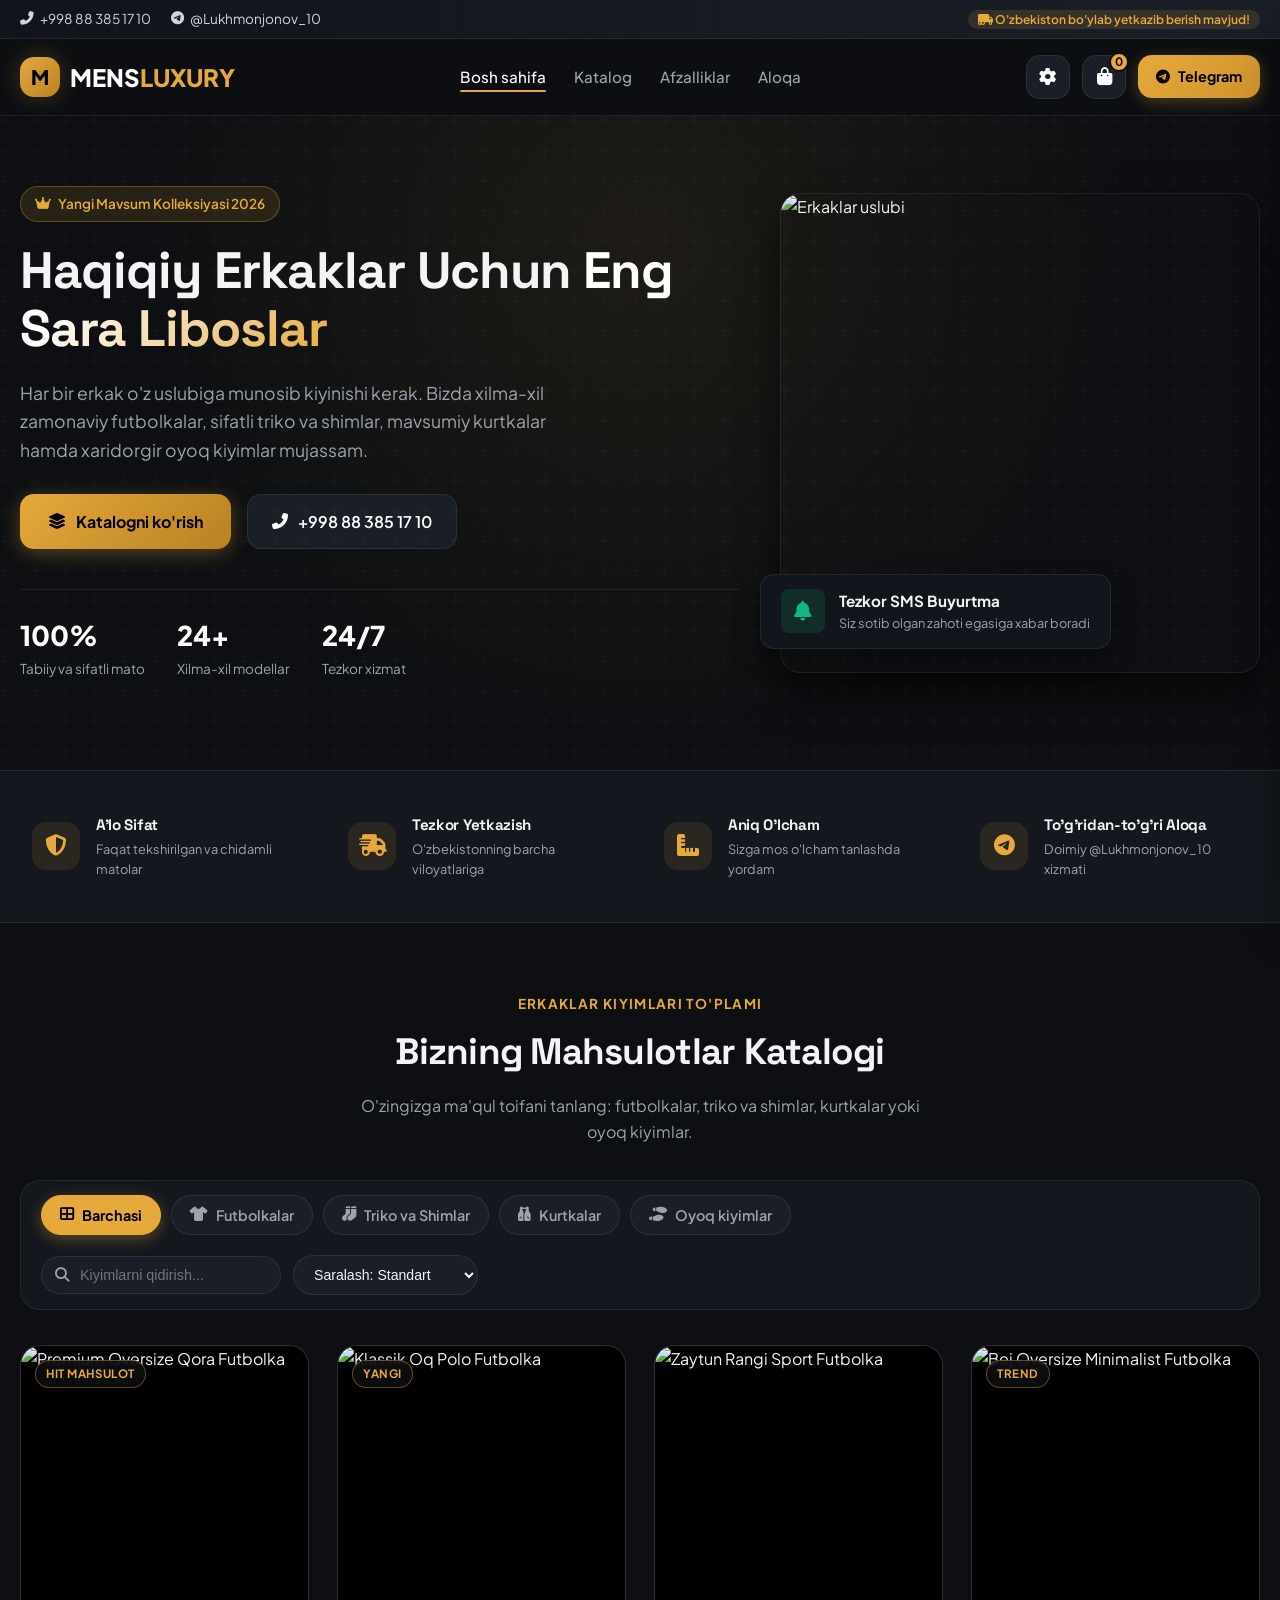
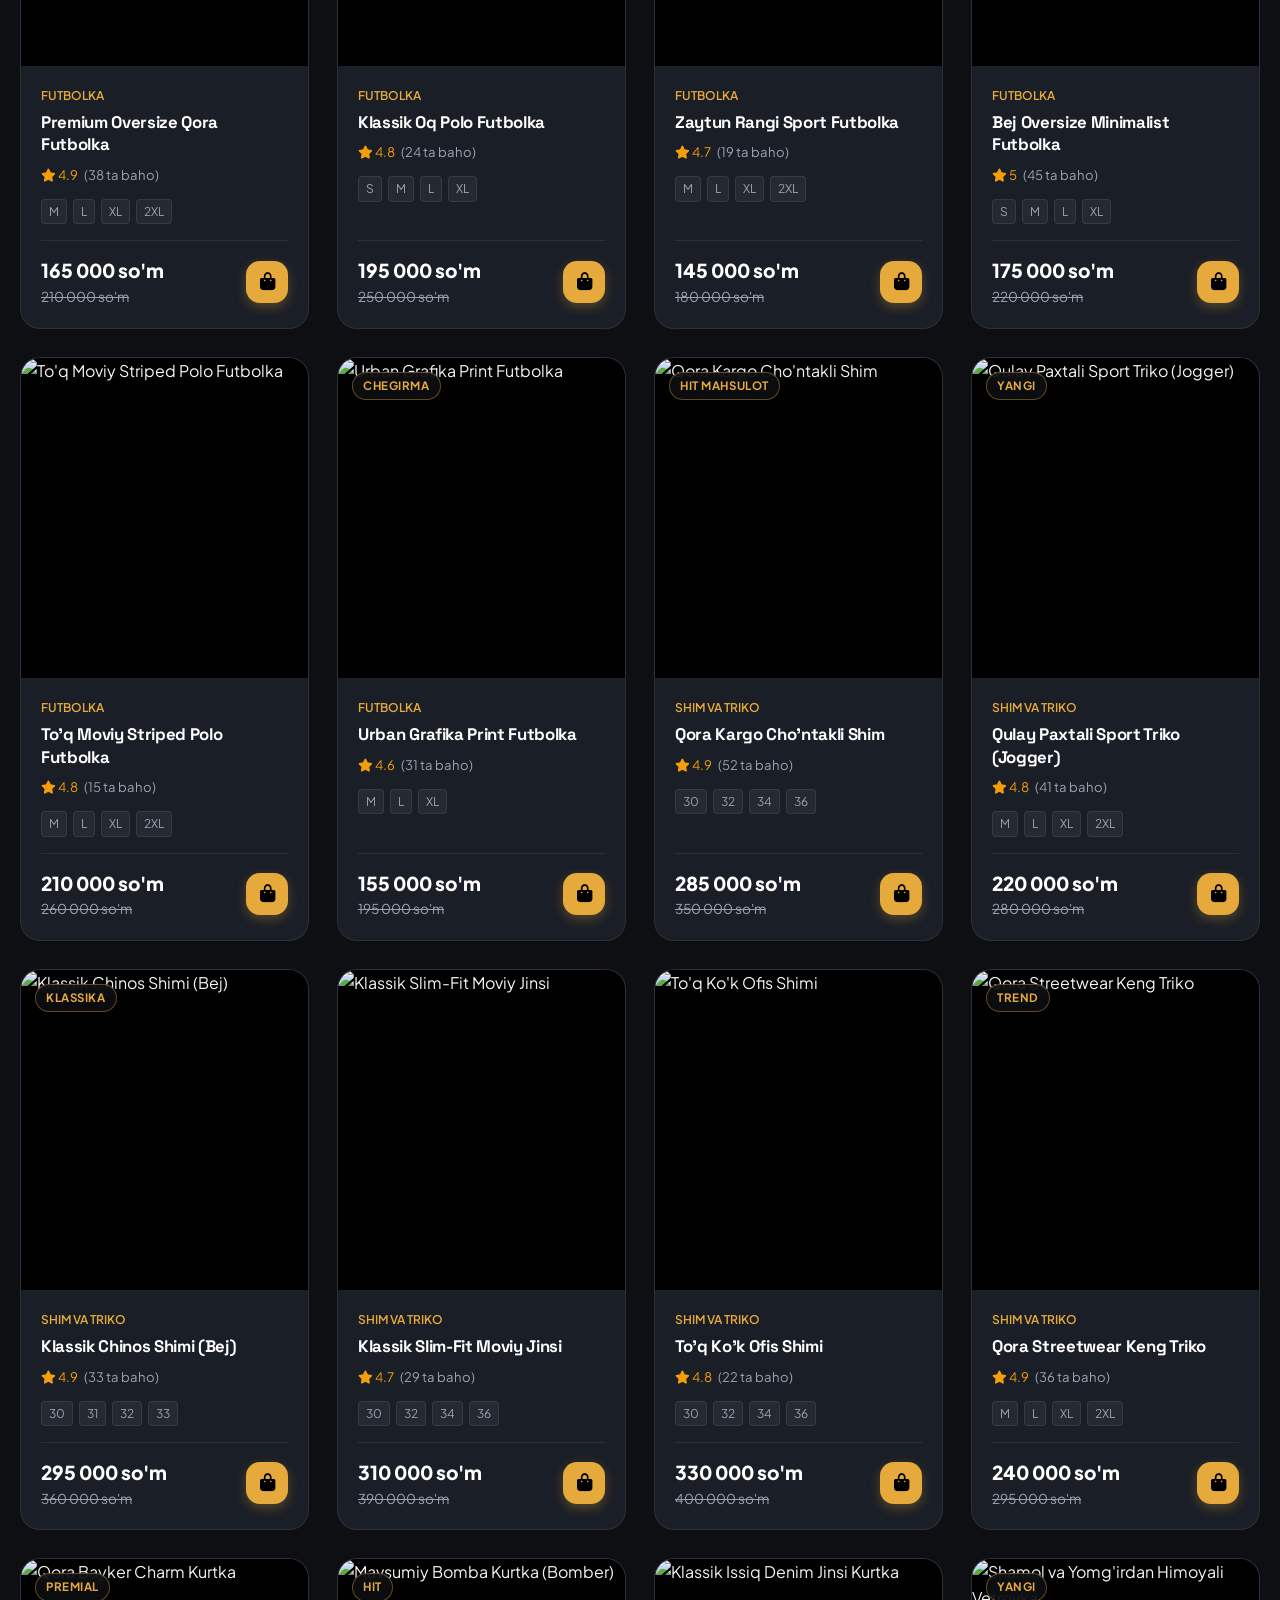
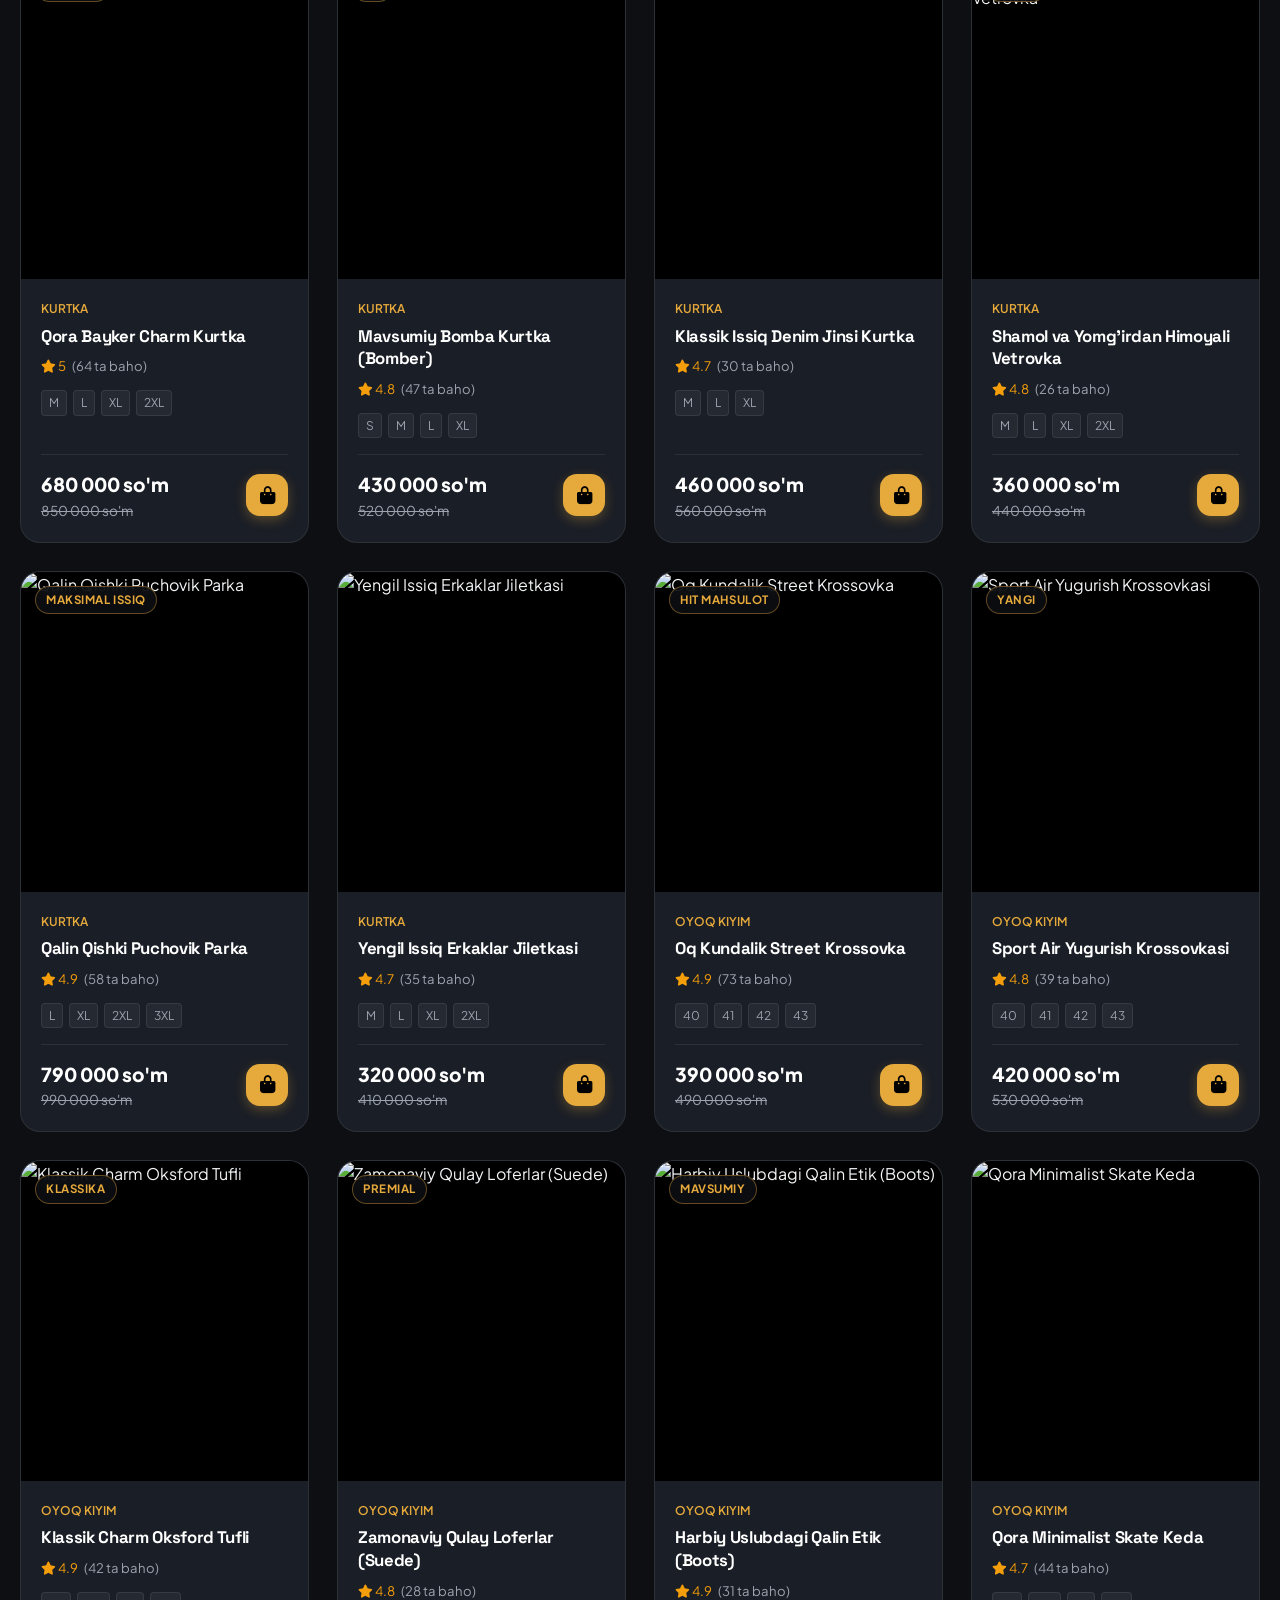
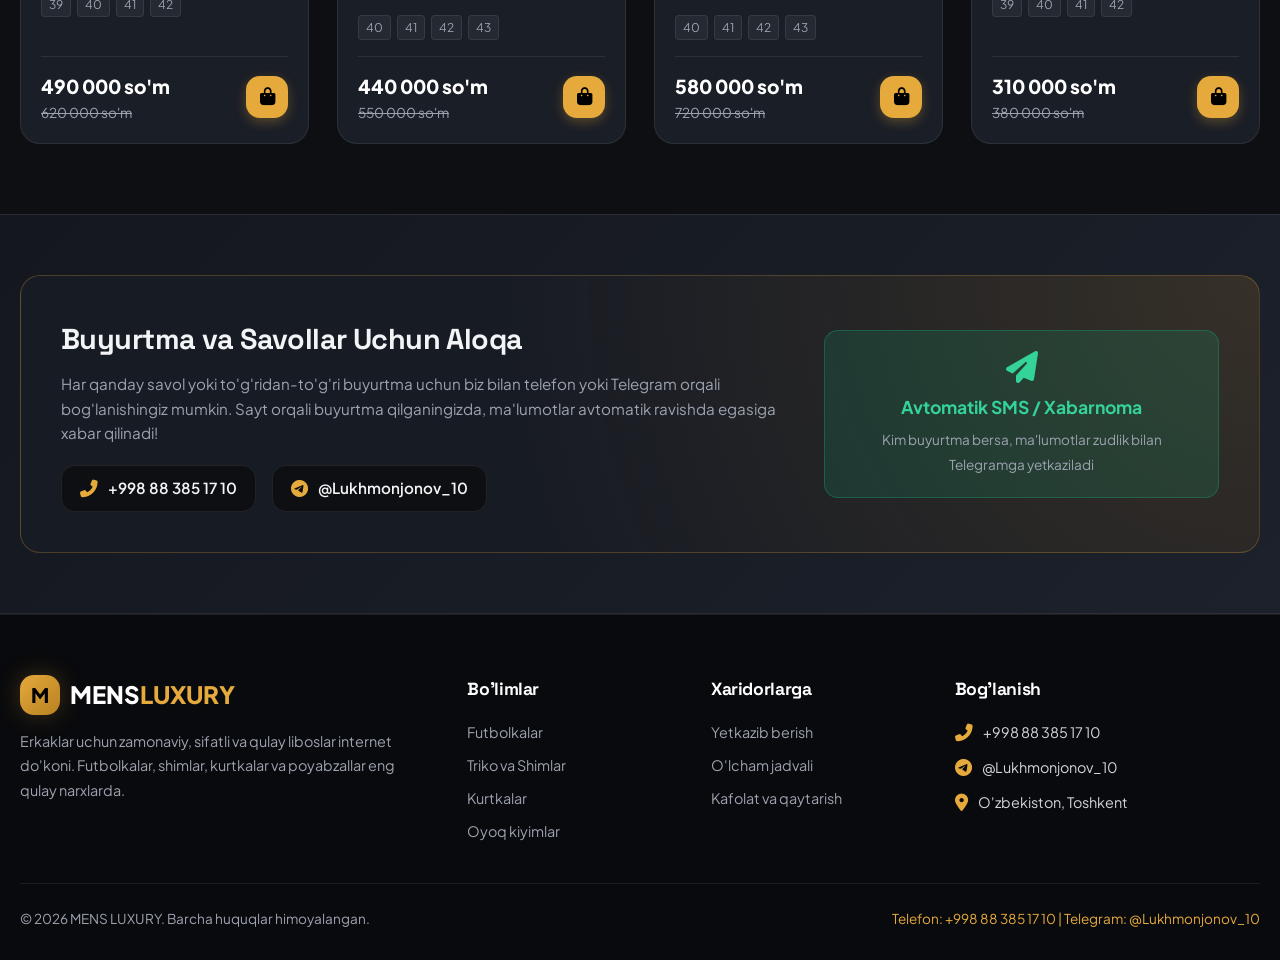
==== mens_clothing_store/index.html @ b3d18060 "Add mens clothing web store" ====
<!DOCTYPE html>
<html lang="uz">
<head>
  <meta charset="UTF-8">
  <meta name="viewport" content="width=device-width, initial-scale=1.0">
  <title>MENS LUXURY - Zamonaviy Erkaklar Kiyimlari Do'koni</title>
  <meta name="description" content="Eng sara erkaklar kiyimlari: zamonaviy futbolkalar, triko va shimlar, kurtkalar hamda sifatli oyoq kiyimlar. O'zbekiston bo'ylab tez yetkazib berish.">
  
  <!-- Font Awesome Ikonkalari -->
  <link rel="stylesheet" href="https://cdnjs.cloudflare.com/ajax/libs/font-awesome/6.4.0/css/all.min.css">
  
  <!-- Maxsus CSS -->
  <link rel="stylesheet" href="css/style.css">
</head>
<body>

  <!-- ==================== TOP BAR ==================== -->
  <div class="topbar">
    <div class="container topbar-content">
      <div class="topbar-contact">
        <a href="tel:+998883851710" class="topbar-item">
          <i class="fas fa-phone-alt"></i> +998 88 385 17 10
        </a>
        <a href="https://t.me/Lukhmonjonov_10" target="_blank" class="topbar-item">
          <i class="fab fa-telegram-plane"></i> @Lukhmonjonov_10
        </a>
      </div>
      <div>
        <span class="topbar-badge">
          <i class="fas fa-truck-moving"></i> O'zbekiston bo'ylab yetkazib berish mavjud!
        </span>
      </div>
    </div>
  </div>

  <!-- ==================== ASOSIY HEADER ==================== -->
  <header class="header">
    <div class="container header-wrapper">
      <a href="#" class="logo">
        <div class="logo-icon">M</div>
        <div>MENS<span>LUXURY</span></div>
      </a>

      <nav>
        <ul class="nav-links">
          <li><a href="#hero" class="nav-link active">Bosh sahifa</a></li>
          <li><a href="#catalog" class="nav-link">Katalog</a></li>
          <li><a href="#features" class="nav-link">Afzalliklar</a></li>
          <li><a href="#contact" class="nav-link">Aloqa</a></li>
        </ul>
      </nav>

      <div class="header-actions">
        <!-- Telegram Bot sozlash (Admin/Ega uchun) -->
        <button id="btnOpenBotSettings" class="btn-icon" title="Telegram SMS sozlamasi">
          <i class="fas fa-cog"></i>
        </button>

        <!-- Savatcha tugmasi -->
        <button id="btnOpenCart" class="btn-icon" title="Savatcha">
          <i class="fas fa-shopping-bag"></i>
          <span class="cart-badge cart-count">0</span>
        </button>

        <!-- To'g'ridan-to'g'ri qo'ng'iroq / Telegram -->
        <a href="https://t.me/Lukhmonjonov_10" target="_blank" class="btn-header-cta">
          <i class="fab fa-telegram-plane"></i>
          <span>Telegram</span>
        </a>
      </div>
    </div>
  </header>

  <!-- ==================== HERO SECTION ==================== -->
  <section class="hero" id="hero">
    <div class="container hero-grid">
      <div>
        <div class="hero-tag">
          <i class="fas fa-crown"></i> Yangi Mavsum Kolleksiyasi 2026
        </div>
        <h1 class="hero-title">
          Haqiqiy Erkaklar Uchun <span>Eng Sara Liboslar</span>
        </h1>
        <p class="hero-desc">
          Har bir erkak o'z uslubiga munosib kiyinishi kerak. Bizda xilma-xil zamonaviy futbolkalar, sifatli triko va shimlar, mavsumiy kurtkalar hamda xaridorgir oyoq kiyimlar mujassam.
        </p>
        <div class="hero-buttons">
          <a href="#catalog" class="btn-primary">
            <i class="fas fa-layer-group"></i> Katalogni ko'rish
          </a>
          <a href="tel:+998883851710" class="btn-secondary">
            <i class="fas fa-phone-alt"></i> +998 88 385 17 10
          </a>
        </div>
        <div class="hero-stats">
          <div>
            <div class="stat-num">100%</div>
            <div class="stat-label">Tabiiy va sifatli mato</div>
          </div>
          <div>
            <div class="stat-num">24+</div>
            <div class="stat-label">Xilma-xil modellar</div>
          </div>
          <div>
            <div class="stat-num">24/7</div>
            <div class="stat-label">Tezkor xizmat</div>
          </div>
        </div>
      </div>

      <div class="hero-image-wrapper">
        <img src="https://images.unsplash.com/photo-1507679799987-c73779587ccf?w=900&auto=format&fit=crop&q=80" alt="Erkaklar uslubi" class="hero-card-img" />
        <div class="hero-floating-card">
          <div class="hero-floating-icon">
            <i class="fas fa-bell"></i>
          </div>
          <div>
            <div style="font-weight: 700; font-size: 0.95rem;">Tezkor SMS Buyurtma</div>
            <div style="font-size: 0.8rem; color: var(--text-muted);">Siz sotib olgan zahoti egasiga xabar boradi</div>
          </div>
        </div>
      </div>
    </div>
  </section>

  <!-- ==================== AFZALLIKLAR ==================== -->
  <section class="features-section" id="features">
    <div class="container">
      <div class="features-grid">
        <div class="feature-box">
          <div class="feature-icon"><i class="fas fa-shield-alt"></i></div>
          <div class="feature-info">
            <h4>A'lo Sifat</h4>
            <p>Faqat tekshirilgan va chidamli matolar</p>
          </div>
        </div>
        <div class="feature-box">
          <div class="feature-icon"><i class="fas fa-shipping-fast"></i></div>
          <div class="feature-info">
            <h4>Tezkor Yetkazish</h4>
            <p>O'zbekistonning barcha viloyatlariga</p>
          </div>
        </div>
        <div class="feature-box">
          <div class="feature-icon"><i class="fas fa-ruler-combined"></i></div>
          <div class="feature-info">
            <h4>Aniq O'lcham</h4>
            <p>Sizga mos o'lcham tanlashda yordam</p>
          </div>
        </div>
        <div class="feature-box">
          <div class="feature-icon"><i class="fab fa-telegram-plane"></i></div>
          <div class="feature-info">
            <h4>To'g'ridan-to'g'ri Aloqa</h4>
            <p>Doimiy @Lukhmonjonov_10 xizmati</p>
          </div>
        </div>
      </div>
    </div>
  </section>

  <!-- ==================== KATALOG BO'LIMI ==================== -->
  <section class="shop-section" id="catalog">
    <div class="container">
      <div class="section-header">
        <span class="section-tag">Erkaklar Kiyimlari To'plami</span>
        <h2 class="section-title">Bizning Mahsulotlar Katalogi</h2>
        <p class="section-subtitle">
          O'zingizga ma'qul toifani tanlang: futbolkalar, triko va shimlar, kurtkalar yoki oyoq kiyimlar.
        </p>
      </div>

      <!-- Kategoriya va Qidiruv Paneli -->
      <div class="shop-toolbar">
        <div class="category-tabs">
          <button class="cat-btn active" data-category="all">
            <i class="fas fa-th-large"></i> Barchasi
          </button>
          <button class="cat-btn" data-category="futbolkalar">
            <i class="fas fa-tshirt"></i> Futbolkalar
          </button>
          <button class="cat-btn" data-category="shimlar">
            <i class="fas fa-socks"></i> Triko va Shimlar
          </button>
          <button class="cat-btn" data-category="kurtkalar">
            <i class="fas fa-vest"></i> Kurtkalar
          </button>
          <button class="cat-btn" data-category="oyoq-kiyimlar">
            <i class="fas fa-shoe-prints"></i> Oyoq kiyimlar
          </button>
        </div>

        <div class="toolbar-controls">
          <div class="search-box">
            <i class="fas fa-search"></i>
            <input type="text" id="searchInput" placeholder="Kiyimlarni qidirish..." />
          </div>

          <select id="sortSelect" class="sort-select">
            <option value="default">Saralash: Standart</option>
            <option value="price-asc">Narx: Arzonroqdan</option>
            <option value="price-desc">Narx: Qimmatroqdan</option>
            <option value="rating">Reyting bo'yicha</option>
          </select>
        </div>
      </div>

      <!-- Mahsulotlar Grid -->
      <div class="products-grid" id="productsContainer">
        <!-- JavaScript orqali dinamik yuklanadi -->
      </div>
    </div>
  </section>

  <!-- ==================== ALOQA VA BILDIRISHNOMA ==================== -->
  <section class="notice-section" id="contact">
    <div class="container">
      <div class="notice-card">
        <div class="notice-content">
          <h3>Buyurtma va Savollar Uchun Aloqa</h3>
          <p>
            Har qanday savol yoki to'g'ridan-to'g'ri buyurtma uchun biz bilan telefon yoki Telegram orqali bog'lanishingiz mumkin. Sayt orqali buyurtma qilganingizda, ma'lumotlar avtomatik ravishda egasiga xabar qilinadi!
          </p>
          <div class="notice-contacts">
            <a href="tel:+998883851710" class="contact-chip">
              <i class="fas fa-phone-alt"></i> +998 88 385 17 10
            </a>
            <a href="https://t.me/Lukhmonjonov_10" target="_blank" class="contact-chip">
              <i class="fab fa-telegram-plane"></i> @Lukhmonjonov_10
            </a>
          </div>
        </div>

        <div>
          <div class="notice-status-badge">
            <i class="fas fa-paper-plane"></i>
            <strong>Avtomatik SMS / Xabarnoma</strong>
            <span>Kim buyurtma bersa, ma'lumotlar zudlik bilan Telegramga yetkaziladi</span>
          </div>
        </div>
      </div>
    </div>
  </section>

  <!-- ==================== FOOTER ==================== -->
  <footer class="footer">
    <div class="container">
      <div class="footer-grid">
        <div class="footer-col">
          <div class="logo" style="margin-bottom: 14px;">
            <div class="logo-icon">M</div>
            <div>MENS<span>LUXURY</span></div>
          </div>
          <p>
            Erkaklar uchun zamonaviy, sifatli va qulay liboslar internet do'koni. Futbolkalar, shimlar, kurtkalar va poyabzallar eng qulay narxlarda.
          </p>
        </div>

        <div class="footer-col">
          <h4>Bo'limlar</h4>
          <ul class="footer-links">
            <li><a href="#catalog" onclick="filterByFooter('futbolkalar')">Futbolkalar</a></li>
            <li><a href="#catalog" onclick="filterByFooter('shimlar')">Triko va Shimlar</a></li>
            <li><a href="#catalog" onclick="filterByFooter('kurtkalar')">Kurtkalar</a></li>
            <li><a href="#catalog" onclick="filterByFooter('oyoq-kiyimlar')">Oyoq kiyimlar</a></li>
          </ul>
        </div>

        <div class="footer-col">
          <h4>Xaridorlarga</h4>
          <ul class="footer-links">
            <li><a href="#features">Yetkazib berish</a></li>
            <li><a href="#features">O'lcham jadvali</a></li>
            <li><a href="#contact">Kafolat va qaytarish</a></li>
          </ul>
        </div>

        <div class="footer-col">
          <h4>Bog'lanish</h4>
          <div class="footer-contact-list">
            <div class="footer-contact-item">
              <i class="fas fa-phone-alt"></i>
              <a href="tel:+998883851710">+998 88 385 17 10</a>
            </div>
            <div class="footer-contact-item">
              <i class="fab fa-telegram-plane"></i>
              <a href="https://t.me/Lukhmonjonov_10" target="_blank">@Lukhmonjonov_10</a>
            </div>
            <div class="footer-contact-item">
              <i class="fas fa-map-marker-alt"></i>
              <span>O'zbekiston, Toshkent</span>
            </div>
          </div>
        </div>
      </div>

      <div class="footer-bottom">
        <div>&copy; 2026 MENS LUXURY. Barcha huquqlar himoyalangan.</div>
        <div style="color: var(--accent-gold);">
          Telefon: +998 88 385 17 10 | Telegram: @Lukhmonjonov_10
        </div>
      </div>
    </div>
  </footer>

  <!-- ==================== SAVATCHA DRAWER ==================== -->
  <div class="cart-overlay" id="cartOverlay"></div>
  <aside class="cart-drawer" id="cartDrawer">
    <div class="cart-header">
      <h3><i class="fas fa-shopping-bag"></i> Savatcha (<span class="cart-count">0</span>)</h3>
      <button class="btn-close" id="btnCloseCart">&times;</button>
    </div>

    <div class="cart-body" id="cartItemsList">
      <!-- Mahsulotlar bu yerga chiqadi -->
    </div>

    <div class="cart-footer">
      <div class="cart-total-row">
        <span>Jami summa:</span>
        <strong id="cartTotalPrice">0 so'm</strong>
      </div>
      <button class="btn-checkout" id="btnProceedCheckout">
        <i class="fas fa-check-circle"></i> Buyurtma berish
      </button>
    </div>
  </aside>

  <!-- ==================== TEZKOR KO'RISH MODAL ==================== -->
  <div class="modal" id="quickViewModal">
    <div class="modal-content modal-quick-view">
      <div class="modal-header">
        <h3>Mahsulot Tafsilotlari</h3>
        <button class="btn-close" id="btnCloseQuickView">&times;</button>
      </div>
      <div class="modal-body" id="quickViewContent">
        <!-- JS orqali to'ldiriladi -->
      </div>
    </div>
  </div>

  <!-- ==================== BUYURTMA RASMIYLASHTIRISH MODAL ==================== -->
  <div class="modal" id="checkoutModal">
    <div class="modal-content">
      <div class="modal-header">
        <h3><i class="fas fa-shopping-cart" style="color: var(--accent-gold);"></i> Buyurtmani Rasmiylashtirish</h3>
        <button class="btn-close" id="btnCloseCheckout">&times;</button>
      </div>
      <div class="modal-body">
        <p style="font-size: 0.88rem; color: var(--text-muted); margin-bottom: 16px;">
          Ma'lumotlaringizni kiriting. Buyurtma tasdiqlangach, do'kon egasiga darhol xabarnoma yuboriladi.
        </p>

        <div class="checkout-summary">
          <div style="font-weight: 700; margin-bottom: 8px; font-size: 0.9rem;">Tanlangan liboslar:</div>
          <div id="checkoutSummaryItems"></div>
          <div class="checkout-summary-row total">
            <span>To'lov miqdori:</span>
            <span id="checkoutSummaryTotal">0 so'm</span>
          </div>
        </div>

        <form id="checkoutForm">
          <div class="form-group">
            <label for="orderName">Ismingiz *</label>
            <input type="text" id="orderName" required placeholder="Masalan: Sardor" />
          </div>

          <div class="form-group">
            <label for="orderPhone">Telefon raqamingiz *</label>
            <input type="tel" id="orderPhone" required placeholder="+998 90 123 45 67" />
          </div>

          <div class="form-group">
            <label for="orderAddress">Yetkazib berish manzili</label>
            <input type="text" id="orderAddress" placeholder="Shahar, tuman, ko'cha, uy raqami" />
          </div>

          <div class="form-group">
            <label for="orderNote">Qo'shimcha istak yoki izoh</label>
            <textarea id="orderNote" rows="2" placeholder="Masalan: Ertalab soat 10:00 dan keyin yetkazing..."></textarea>
          </div>

          <button type="submit" class="btn-checkout" style="margin-top: 10px;">
            <i class="fas fa-paper-plane"></i> Buyurtmani Tasdiqlash
          </button>
        </form>
      </div>
    </div>
  </div>

  <!-- ==================== TELEGRAM XABARNOMA SOZLAMASI (ADMIN) ==================== -->
  <div class="modal" id="botSettingsModal">
    <div class="modal-content">
      <div class="modal-header">
        <h3><i class="fab fa-telegram-plane" style="color: var(--accent-gold);"></i> Telegram SMS/Xabar Sozlamasi</h3>
        <button class="btn-close" id="btnCloseBotSettings">&times;</button>
      </div>
      <div class="modal-body">
        <p style="font-size: 0.88rem; color: var(--text-muted); margin-bottom: 16px;">
          Har bir yangi buyurtma sizning Telegramingizga avtomatik yetib kelishi uchun Bot token va Chat ID ni kiriting (yoki bo'sh qoldirsangiz xaridor to'g'ridan-to'g'ri @Lukhmonjonov_10 lichkangizga yuboradi).
        </p>

        <form id="botSettingsForm">
          <div class="form-group">
            <label for="botTokenInput">Telegram Bot Token (BotFather dan olingan)</label>
            <input type="text" id="botTokenInput" placeholder="Masalan: 123456789:ABCdefGhIJKlmNoPQRsTUVwxyZ" />
          </div>

          <div class="form-group">
            <label for="chatIdInput">Sizning Telegram Chat ID</label>
            <input type="text" id="chatIdInput" placeholder="Masalan: 987654321" />
          </div>

          <button type="submit" class="btn-checkout">
            <i class="fas fa-save"></i> Sozlamalarni Saqlash
          </button>
        </form>
      </div>
    </div>
  </div>

  <!-- Toast xabarnomalar qutisi -->
  <div class="toast-container" id="toastContainer"></div>

  <!-- Footer orqali filtrlash yordamchisi -->
  <script>
    function filterByFooter(cat) {
      const btn = document.querySelector(`.cat-btn[data-category="${cat}"]`);
      if (btn) btn.click();
    }
  </script>

  <!-- Skriptlar -->
  <script src="js/products.js"></script>
  <script src="js/telegram.js"></script>
  <script src="js/app.js"></script>

</body>
</html>
---- mens_clothing_store/css/style.css ----
/* ==============================================================
   MENS LUXURY - Zamonaviy Erkaklar Kiyimlari Do'koni
   Dizayn uslubi: Dark Modern Minimalist & Luxury Streetwear
   ============================================================== */

@import url('https://fonts.googleapis.com/css2?family=Plus+Jakarta+Sans:wght@300;400;500;600;700;800&family=Space+Grotesk:wght@500;700&display=swap');

:root {
  --bg-primary: #0d0f12;
  --bg-secondary: #14171d;
  --bg-card: #1a1e26;
  --bg-card-hover: #222733;
  --border-color: rgba(255, 255, 255, 0.08);
  --border-highlight: rgba(255, 255, 255, 0.2);
  
  --accent-gold: #e5a93c;
  --accent-gold-hover: #f3be5d;
  --accent-blue: #3b82f6;
  --accent-green: #10b981;
  
  --text-main: #f3f4f6;
  --text-muted: #9ca3af;
  --text-dark: #111827;

  --shadow-sm: 0 2px 8px rgba(0, 0, 0, 0.3);
  --shadow-md: 0 10px 25px rgba(0, 0, 0, 0.4);
  --shadow-lg: 0 20px 40px rgba(0, 0, 0, 0.6);
  --shadow-glow: 0 0 25px rgba(229, 169, 60, 0.25);

  --radius-sm: 8px;
  --radius-md: 14px;
  --radius-lg: 20px;
  --radius-full: 9999px;

  --transition: all 0.25s cubic-bezier(0.16, 1, 0.3, 1);
}

* {
  margin: 0;
  padding: 0;
  box-sizing: border-box;
}

html {
  scroll-behavior: smooth;
}

body {
  font-family: 'Plus Jakarta Sans', -apple-system, BlinkMacSystemFont, sans-serif;
  background-color: var(--bg-primary);
  color: var(--text-main);
  line-height: 1.6;
  overflow-x: hidden;
}

h1, h2, h3, h4, h5, .brand-font {
  font-family: 'Space Grotesk', sans-serif;
  letter-spacing: -0.02em;
}

a {
  text-decoration: none;
  color: inherit;
  transition: var(--transition);
}

button {
  cursor: pointer;
  border: none;
  outline: none;
  font-family: inherit;
  transition: var(--transition);
}

img {
  max-width: 100%;
  display: block;
}

.container {
  max-width: 1280px;
  margin: 0 auto;
  padding: 0 20px;
}

/* ==================== TOP BAR ==================== */
.topbar {
  background: linear-gradient(90deg, #11141a 0%, #1a1e27 100%);
  border-bottom: 1px solid var(--border-color);
  font-size: 0.85rem;
  padding: 8px 0;
  color: var(--text-muted);
}
.topbar-content {
  display: flex;
  justify-content: space-between;
  align-items: center;
  flex-wrap: wrap;
  gap: 12px;
}
.topbar-contact {
  display: flex;
  align-items: center;
  gap: 20px;
}
.topbar-item {
  display: inline-flex;
  align-items: center;
  gap: 6px;
  color: #d1d5db;
}
.topbar-item:hover {
  color: var(--accent-gold);
}
.topbar-badge {
  background: rgba(229, 169, 60, 0.15);
  color: var(--accent-gold);
  padding: 2px 10px;
  border-radius: var(--radius-full);
  font-size: 0.75rem;
  font-weight: 600;
}

/* ==================== HEADER ==================== */
.header {
  position: sticky;
  top: 0;
  z-index: 100;
  background: rgba(13, 15, 18, 0.85);
  backdrop-filter: blur(16px);
  -webkit-backdrop-filter: blur(16px);
  border-bottom: 1px solid var(--border-color);
  padding: 16px 0;
}
.header-wrapper {
  display: flex;
  align-items: center;
  justify-content: space-between;
  gap: 24px;
}
.logo {
  display: flex;
  align-items: center;
  gap: 10px;
  font-size: 1.5rem;
  font-weight: 800;
  color: #ffffff;
}
.logo-icon {
  width: 40px;
  height: 40px;
  background: linear-gradient(135deg, var(--accent-gold) 0%, #b88222 100%);
  border-radius: var(--radius-md);
  display: flex;
  align-items: center;
  justify-content: center;
  color: #000;
  font-size: 1.25rem;
  font-weight: 800;
  box-shadow: var(--shadow-glow);
}
.logo span {
  color: var(--accent-gold);
}

.nav-links {
  display: flex;
  align-items: center;
  gap: 28px;
  list-style: none;
}
.nav-link {
  font-weight: 500;
  font-size: 0.95rem;
  color: var(--text-muted);
  position: relative;
  padding: 6px 0;
}
.nav-link:hover, .nav-link.active {
  color: #ffffff;
}
.nav-link.active::after {
  content: '';
  position: absolute;
  bottom: 0;
  left: 0;
  width: 100%;
  height: 2px;
  background: var(--accent-gold);
  border-radius: 2px;
}

.header-actions {
  display: flex;
  align-items: center;
  gap: 12px;
}
.btn-icon {
  width: 44px;
  height: 44px;
  border-radius: var(--radius-md);
  background: var(--bg-card);
  border: 1px solid var(--border-color);
  color: #ffffff;
  display: flex;
  align-items: center;
  justify-content: center;
  font-size: 1.1rem;
  position: relative;
}
.btn-icon:hover {
  background: var(--bg-card-hover);
  border-color: var(--border-highlight);
  transform: translateY(-2px);
}
.cart-badge {
  position: absolute;
  top: -4px;
  right: -4px;
  background: var(--accent-gold);
  color: #000000;
  font-size: 0.72rem;
  font-weight: 700;
  width: 20px;
  height: 20px;
  border-radius: var(--radius-full);
  display: flex;
  align-items: center;
  justify-content: center;
  border: 2px solid var(--bg-primary);
}

.btn-header-cta {
  display: inline-flex;
  align-items: center;
  gap: 8px;
  background: linear-gradient(135deg, var(--accent-gold) 0%, #cf932c 100%);
  color: #000;
  font-weight: 700;
  font-size: 0.9rem;
  padding: 10px 18px;
  border-radius: var(--radius-md);
  box-shadow: 0 4px 15px rgba(229, 169, 60, 0.3);
}
.btn-header-cta:hover {
  background: linear-gradient(135deg, var(--accent-gold-hover) 0%, var(--accent-gold) 100%);
  transform: translateY(-2px);
  box-shadow: 0 6px 20px rgba(229, 169, 60, 0.4);
}

.mobile-menu-btn {
  display: none;
}

/* ==================== HERO SECTION ==================== */
.hero {
  position: relative;
  padding: 70px 0 90px;
  background: radial-gradient(circle at 50% 20%, rgba(229, 169, 60, 0.08) 0%, transparent 60%);
  overflow: hidden;
}
.hero::before {
  content: '';
  position: absolute;
  inset: 0;
  background: url("data:image/svg+xml,%3Csvg width='60' height='60' viewBox='0 0 60 60' xmlns='http://www.w3.org/2000/svg'%3E%3Cg fill='%23ffffff' fill-opacity='0.02' fill-rule='evenodd'%3E%3Cpath d='M36 34v-4h-2v4h-4v2h4v4h2v-4h4v-2h-4zm0-30V0h-2v4h-4v2h4v4h2V6h4V4h-4zM6 34v-4H4v4H0v2h4v4h2v-4h4v-2H6zM6 4V0H4v4H0v2h4v4h2V6h4V4H6z'/%3E%3C/g%3E%3C/svg%3E");
  pointer-events: none;
}
.hero-grid {
  display: grid;
  grid-template-columns: 1.2fr 0.8fr;
  align-items: center;
  gap: 40px;
}
.hero-tag {
  display: inline-flex;
  align-items: center;
  gap: 8px;
  background: rgba(229, 169, 60, 0.12);
  color: var(--accent-gold);
  border: 1px solid rgba(229, 169, 60, 0.3);
  padding: 6px 14px;
  border-radius: var(--radius-full);
  font-size: 0.85rem;
  font-weight: 600;
  margin-bottom: 20px;
}
.hero-title {
  font-size: 3.2rem;
  line-height: 1.15;
  font-weight: 800;
  margin-bottom: 20px;
}
.hero-title span {
  background: linear-gradient(135deg, #ffffff 30%, var(--accent-gold) 100%);
  -webkit-background-clip: text;
  -webkit-text-fill-color: transparent;
}
.hero-desc {
  font-size: 1.1rem;
  color: var(--text-muted);
  margin-bottom: 30px;
  max-width: 540px;
}
.hero-buttons {
  display: flex;
  gap: 16px;
  flex-wrap: wrap;
  margin-bottom: 40px;
}
.btn-primary {
  background: linear-gradient(135deg, var(--accent-gold) 0%, #b88222 100%);
  color: #000;
  font-weight: 700;
  padding: 14px 28px;
  border-radius: var(--radius-md);
  display: inline-flex;
  align-items: center;
  gap: 10px;
  font-size: 1rem;
  box-shadow: 0 4px 20px rgba(229, 169, 60, 0.35);
}
.btn-primary:hover {
  transform: translateY(-2px);
  box-shadow: 0 8px 28px rgba(229, 169, 60, 0.5);
  background: linear-gradient(135deg, var(--accent-gold-hover) 0%, var(--accent-gold) 100%);
}
.btn-secondary {
  background: var(--bg-card);
  color: #ffffff;
  border: 1px solid var(--border-color);
  font-weight: 600;
  padding: 14px 24px;
  border-radius: var(--radius-md);
  display: inline-flex;
  align-items: center;
  gap: 10px;
  font-size: 1rem;
}
.btn-secondary:hover {
  background: var(--bg-card-hover);
  border-color: var(--border-highlight);
  transform: translateY(-2px);
}

.hero-stats {
  display: flex;
  gap: 32px;
  border-top: 1px solid var(--border-color);
  padding-top: 24px;
}
.stat-num {
  font-size: 1.7rem;
  font-weight: 800;
  color: #ffffff;
}
.stat-label {
  font-size: 0.85rem;
  color: var(--text-muted);
}

.hero-image-wrapper {
  position: relative;
}
.hero-card-img {
  width: 100%;
  height: 480px;
  object-fit: cover;
  border-radius: var(--radius-lg);
  box-shadow: var(--shadow-lg);
  border: 1px solid var(--border-color);
}
.hero-floating-card {
  position: absolute;
  bottom: 24px;
  left: -20px;
  background: rgba(20, 23, 29, 0.95);
  backdrop-filter: blur(12px);
  border: 1px solid var(--border-color);
  padding: 14px 20px;
  border-radius: var(--radius-md);
  box-shadow: var(--shadow-md);
  display: flex;
  align-items: center;
  gap: 14px;
}
.hero-floating-icon {
  width: 44px;
  height: 44px;
  border-radius: var(--radius-sm);
  background: rgba(16, 185, 129, 0.15);
  color: var(--accent-green);
  display: flex;
  align-items: center;
  justify-content: center;
  font-size: 1.25rem;
}

/* ==================== FEATURES BANNER ==================== */
.features-section {
  padding: 30px 0;
  border-top: 1px solid var(--border-color);
  border-bottom: 1px solid var(--border-color);
  background: var(--bg-secondary);
}
.features-grid {
  display: grid;
  grid-template-columns: repeat(4, 1fr);
  gap: 24px;
}
.feature-box {
  display: flex;
  align-items: center;
  gap: 16px;
  padding: 12px;
}
.feature-icon {
  width: 48px;
  height: 48px;
  border-radius: var(--radius-md);
  background: rgba(229, 169, 60, 0.1);
  color: var(--accent-gold);
  display: flex;
  align-items: center;
  justify-content: center;
  font-size: 1.35rem;
  flex-shrink: 0;
}
.feature-info h4 {
  font-size: 0.95rem;
  font-weight: 700;
  margin-bottom: 2px;
}
.feature-info p {
  font-size: 0.8rem;
  color: var(--text-muted);
}

/* ==================== CATEGORIES PILLS ==================== */
.shop-section {
  padding: 70px 0;
}
.section-header {
  text-align: center;
  margin-bottom: 35px;
}
.section-tag {
  color: var(--accent-gold);
  font-size: 0.85rem;
  font-weight: 700;
  text-transform: uppercase;
  letter-spacing: 0.1em;
  margin-bottom: 8px;
  display: block;
}
.section-title {
  font-size: 2.3rem;
  font-weight: 800;
  margin-bottom: 12px;
}
.section-subtitle {
  color: var(--text-muted);
  max-width: 600px;
  margin: 0 auto;
  font-size: 1rem;
}

/* Filter va Qidiruv Toolbar */
.shop-toolbar {
  display: flex;
  align-items: center;
  justify-content: space-between;
  gap: 20px;
  flex-wrap: wrap;
  background: var(--bg-secondary);
  border: 1px solid var(--border-color);
  padding: 14px 20px;
  border-radius: var(--radius-lg);
  margin-bottom: 35px;
}

.category-tabs {
  display: flex;
  align-items: center;
  gap: 10px;
  flex-wrap: wrap;
}
.cat-btn {
  background: var(--bg-card);
  color: var(--text-muted);
  border: 1px solid var(--border-color);
  padding: 10px 18px;
  border-radius: var(--radius-full);
  font-size: 0.9rem;
  font-weight: 600;
  display: inline-flex;
  align-items: center;
  gap: 8px;
}
.cat-btn:hover {
  color: #fff;
  background: var(--bg-card-hover);
  border-color: var(--border-highlight);
}
.cat-btn.active {
  background: var(--accent-gold);
  color: #000;
  border-color: var(--accent-gold);
  font-weight: 700;
  box-shadow: 0 4px 15px rgba(229, 169, 60, 0.35);
}

.toolbar-controls {
  display: flex;
  align-items: center;
  gap: 12px;
  flex-wrap: wrap;
}
.search-box {
  position: relative;
  min-width: 240px;
}
.search-box input {
  width: 100%;
  background: var(--bg-card);
  border: 1px solid var(--border-color);
  padding: 10px 14px 10px 38px;
  border-radius: var(--radius-full);
  color: #fff;
  font-size: 0.9rem;
  outline: none;
}
.search-box input:focus {
  border-color: var(--accent-gold);
  box-shadow: 0 0 0 2px rgba(229, 169, 60, 0.2);
}
.search-box i {
  position: absolute;
  left: 14px;
  top: 50%;
  transform: translateY(-50%);
  color: var(--text-muted);
  font-size: 0.9rem;
}

.sort-select {
  background: var(--bg-card);
  border: 1px solid var(--border-color);
  color: var(--text-main);
  padding: 10px 16px;
  border-radius: var(--radius-full);
  font-size: 0.88rem;
  outline: none;
  cursor: pointer;
}
.sort-select option {
  background: var(--bg-secondary);
  color: #fff;
}

/* ==================== PRODUCTS GRID ==================== */
.products-grid {
  display: grid;
  grid-template-columns: repeat(auto-fill, minmax(280px, 1fr));
  gap: 28px;
}

.product-card {
  background: var(--bg-card);
  border: 1px solid var(--border-color);
  border-radius: var(--radius-lg);
  overflow: hidden;
  transition: var(--transition);
  display: flex;
  flex-direction: column;
  position: relative;
}
.product-card:hover {
  transform: translateY(-6px);
  border-color: rgba(229, 169, 60, 0.35);
  box-shadow: var(--shadow-md), 0 0 25px rgba(229, 169, 60, 0.1);
}

.product-img-wrapper {
  position: relative;
  width: 100%;
  height: 320px;
  overflow: hidden;
  background: #000;
}
.product-img {
  width: 100%;
  height: 100%;
  object-fit: cover;
  transition: transform 0.5s ease;
}
.product-card:hover .product-img {
  transform: scale(1.06);
}

.product-badge {
  position: absolute;
  top: 14px;
  left: 14px;
  background: rgba(13, 15, 18, 0.85);
  backdrop-filter: blur(8px);
  border: 1px solid rgba(229, 169, 60, 0.4);
  color: var(--accent-gold);
  font-size: 0.72rem;
  font-weight: 700;
  padding: 4px 10px;
  border-radius: var(--radius-full);
  text-transform: uppercase;
  letter-spacing: 0.05em;
  z-index: 2;
}

.quick-view-btn {
  position: absolute;
  bottom: 14px;
  left: 50%;
  transform: translateX(-50%) translateY(20px);
  opacity: 0;
  background: rgba(20, 23, 29, 0.9);
  backdrop-filter: blur(8px);
  color: #fff;
  border: 1px solid var(--border-highlight);
  padding: 8px 18px;
  border-radius: var(--radius-full);
  font-size: 0.85rem;
  font-weight: 600;
  display: inline-flex;
  align-items: center;
  gap: 6px;
  transition: var(--transition);
  z-index: 3;
}
.product-card:hover .quick-view-btn {
  opacity: 1;
  transform: translateX(-50%) translateY(0);
}

.product-info {
  padding: 20px;
  display: flex;
  flex-direction: column;
  flex-grow: 1;
}
.product-cat {
  font-size: 0.75rem;
  color: var(--accent-gold);
  font-weight: 600;
  text-transform: uppercase;
  margin-bottom: 6px;
}
.product-name {
  font-size: 1.05rem;
  font-weight: 700;
  margin-bottom: 8px;
  color: #ffffff;
  line-height: 1.35;
}
.product-rating {
  display: flex;
  align-items: center;
  gap: 6px;
  font-size: 0.82rem;
  color: var(--text-muted);
  margin-bottom: 14px;
}
.stars {
  color: #f59e0b;
}

.product-sizes-tags {
  display: flex;
  gap: 6px;
  flex-wrap: wrap;
  margin-bottom: 16px;
}
.size-tag {
  font-size: 0.75rem;
  background: rgba(255, 255, 255, 0.05);
  border: 1px solid var(--border-color);
  padding: 2px 7px;
  border-radius: 4px;
  color: var(--text-muted);
}

.product-bottom {
  display: flex;
  align-items: center;
  justify-content: space-between;
  margin-top: auto;
  padding-top: 14px;
  border-top: 1px solid var(--border-color);
}
.product-prices {
  display: flex;
  flex-direction: column;
}
.price-current {
  font-size: 1.2rem;
  font-weight: 800;
  color: #ffffff;
}
.price-old {
  font-size: 0.85rem;
  color: var(--text-muted);
  text-decoration: line-through;
}

.btn-add-cart {
  background: var(--accent-gold);
  color: #000;
  width: 42px;
  height: 42px;
  border-radius: var(--radius-md);
  display: flex;
  align-items: center;
  justify-content: center;
  font-size: 1.1rem;
  box-shadow: 0 4px 12px rgba(229, 169, 60, 0.3);
}
.btn-add-cart:hover {
  background: var(--accent-gold-hover);
  transform: scale(1.08);
}

/* Bo'sh mahsulotlar */
.no-products {
  grid-column: 1 / -1;
  text-align: center;
  padding: 60px 20px;
  background: var(--bg-card);
  border-radius: var(--radius-lg);
  border: 1px solid var(--border-color);
}
.no-products i {
  font-size: 3rem;
  color: var(--text-muted);
  margin-bottom: 16px;
}

/* ==================== CONTACT / NOTIFICATION BANNER ==================== */
.notice-section {
  padding: 60px 0;
  background: linear-gradient(135deg, #14171e 0%, #1c212b 100%);
  border-top: 1px solid var(--border-color);
  border-bottom: 1px solid var(--border-color);
}
.notice-card {
  background: radial-gradient(circle at top right, rgba(229, 169, 60, 0.15) 0%, transparent 60%), #171b24;
  border: 1px solid rgba(229, 169, 60, 0.25);
  border-radius: var(--radius-lg);
  padding: 40px;
  display: grid;
  grid-template-columns: 1.3fr 0.7fr;
  align-items: center;
  gap: 30px;
}
.notice-content h3 {
  font-size: 1.8rem;
  font-weight: 800;
  margin-bottom: 10px;
}
.notice-content p {
  color: var(--text-muted);
  font-size: 0.95rem;
  margin-bottom: 20px;
}
.notice-contacts {
  display: flex;
  gap: 16px;
  flex-wrap: wrap;
}
.contact-chip {
  display: inline-flex;
  align-items: center;
  gap: 10px;
  background: var(--bg-primary);
  border: 1px solid var(--border-color);
  padding: 10px 18px;
  border-radius: var(--radius-md);
  font-size: 0.95rem;
  font-weight: 600;
}
.contact-chip i {
  color: var(--accent-gold);
  font-size: 1.1rem;
}
.contact-chip:hover {
  border-color: var(--accent-gold);
  background: rgba(229, 169, 60, 0.08);
}

.notice-status-badge {
  background: rgba(16, 185, 129, 0.15);
  border: 1px solid rgba(16, 185, 129, 0.3);
  color: #34d399;
  padding: 20px;
  border-radius: var(--radius-md);
  text-align: center;
}
.notice-status-badge i {
  font-size: 2rem;
  margin-bottom: 10px;
  display: block;
}
.notice-status-badge strong {
  display: block;
  font-size: 1.1rem;
  margin-bottom: 4px;
}
.notice-status-badge span {
  font-size: 0.85rem;
  color: var(--text-muted);
}

/* ==================== FOOTER ==================== */
.footer {
  background: #090a0d;
  padding: 60px 0 30px;
  border-top: 1px solid var(--border-color);
  color: var(--text-muted);
  font-size: 0.9rem;
}
.footer-grid {
  display: grid;
  grid-template-columns: 2fr 1fr 1fr 1.5fr;
  gap: 40px;
  margin-bottom: 40px;
}
.footer-col h4 {
  color: #ffffff;
  font-size: 1.1rem;
  font-weight: 700;
  margin-bottom: 18px;
}
.footer-col p {
  line-height: 1.7;
  margin-bottom: 16px;
}
.footer-links {
  list-style: none;
  display: flex;
  flex-direction: column;
  gap: 10px;
}
.footer-links a:hover {
  color: var(--accent-gold);
  padding-left: 4px;
}
.footer-contact-list {
  display: flex;
  flex-direction: column;
  gap: 12px;
}
.footer-contact-item {
  display: flex;
  align-items: center;
  gap: 10px;
  color: #d1d5db;
}
.footer-contact-item i {
  color: var(--accent-gold);
  font-size: 1.1rem;
}
.footer-bottom {
  border-top: 1px solid var(--border-color);
  padding-top: 24px;
  display: flex;
  justify-content: space-between;
  align-items: center;
  flex-wrap: wrap;
  gap: 14px;
  font-size: 0.85rem;
}

/* ==================== CART DRAWER ==================== */
.cart-overlay {
  position: fixed;
  inset: 0;
  background: rgba(0, 0, 0, 0.7);
  backdrop-filter: blur(4px);
  z-index: 200;
  opacity: 0;
  visibility: hidden;
  transition: var(--transition);
}
.cart-overlay.active {
  opacity: 1;
  visibility: visible;
}
.cart-drawer {
  position: fixed;
  top: 0;
  right: -450px;
  width: 100%;
  max-width: 440px;
  height: 100%;
  background: var(--bg-secondary);
  border-left: 1px solid var(--border-color);
  z-index: 201;
  display: flex;
  flex-direction: column;
  transition: right 0.35s cubic-bezier(0.16, 1, 0.3, 1);
  box-shadow: var(--shadow-lg);
}
.cart-drawer.active {
  right: 0;
}
.cart-header {
  padding: 20px;
  border-bottom: 1px solid var(--border-color);
  display: flex;
  align-items: center;
  justify-content: space-between;
}
.cart-header h3 {
  font-size: 1.25rem;
  font-weight: 700;
}
.btn-close {
  background: var(--bg-card);
  color: var(--text-muted);
  width: 36px;
  height: 36px;
  border-radius: var(--radius-sm);
  display: flex;
  align-items: center;
  justify-content: center;
  font-size: 1.2rem;
}
.btn-close:hover {
  color: #fff;
  background: var(--bg-card-hover);
}

.cart-body {
  flex-grow: 1;
  overflow-y: auto;
  padding: 20px;
}
.cart-empty {
  text-align: center;
  padding: 50px 10px;
  color: var(--text-muted);
}
.cart-empty i {
  font-size: 3.5rem;
  margin-bottom: 16px;
  color: rgba(255, 255, 255, 0.15);
}

.cart-item {
  display: flex;
  gap: 14px;
  padding: 14px 0;
  border-bottom: 1px solid var(--border-color);
}
.cart-item-img {
  width: 75px;
  height: 85px;
  object-fit: cover;
  border-radius: var(--radius-sm);
  border: 1px solid var(--border-color);
}
.cart-item-info {
  flex-grow: 1;
}
.cart-item-name {
  font-size: 0.95rem;
  font-weight: 700;
  margin-bottom: 4px;
  color: #fff;
}
.cart-item-meta {
  font-size: 0.8rem;
  color: var(--text-muted);
  margin-bottom: 8px;
}
.cart-item-bottom {
  display: flex;
  align-items: center;
  justify-content: space-between;
}
.cart-qty-ctrl {
  display: flex;
  align-items: center;
  gap: 8px;
  background: var(--bg-card);
  border: 1px solid var(--border-color);
  border-radius: var(--radius-sm);
  padding: 2px 6px;
}
.qty-btn {
  background: transparent;
  color: #fff;
  width: 24px;
  height: 24px;
  display: flex;
  align-items: center;
  justify-content: center;
  font-size: 0.9rem;
}
.qty-btn:hover {
  color: var(--accent-gold);
}
.qty-val {
  font-size: 0.85rem;
  font-weight: 600;
  min-width: 18px;
  text-align: center;
}
.cart-item-price {
  font-size: 0.95rem;
  font-weight: 700;
  color: var(--accent-gold);
}
.btn-remove-item {
  background: transparent;
  color: #ef4444;
  font-size: 0.9rem;
  margin-left: 6px;
}
.btn-remove-item:hover {
  transform: scale(1.1);
}

.cart-footer {
  padding: 20px;
  border-top: 1px solid var(--border-color);
  background: var(--bg-card);
}
.cart-total-row {
  display: flex;
  justify-content: space-between;
  align-items: center;
  margin-bottom: 16px;
  font-size: 1.1rem;
}
.cart-total-row strong {
  font-size: 1.35rem;
  color: var(--accent-gold);
}
.btn-checkout {
  width: 100%;
  background: linear-gradient(135deg, var(--accent-gold) 0%, #b88222 100%);
  color: #000;
  font-weight: 800;
  padding: 14px;
  border-radius: var(--radius-md);
  font-size: 1rem;
  display: flex;
  align-items: center;
  justify-content: center;
  gap: 10px;
}
.btn-checkout:hover {
  background: linear-gradient(135deg, var(--accent-gold-hover) 0%, var(--accent-gold) 100%);
  box-shadow: 0 6px 20px rgba(229, 169, 60, 0.4);
}

/* ==================== MODALS ==================== */
.modal {
  position: fixed;
  inset: 0;
  background: rgba(0, 0, 0, 0.75);
  backdrop-filter: blur(6px);
  z-index: 300;
  display: flex;
  align-items: center;
  justify-content: center;
  padding: 20px;
  opacity: 0;
  visibility: hidden;
  transition: var(--transition);
}
.modal.active {
  opacity: 1;
  visibility: visible;
}
.modal-content {
  background: var(--bg-secondary);
  border: 1px solid var(--border-color);
  border-radius: var(--radius-lg);
  max-width: 580px;
  width: 100%;
  max-height: 90vh;
  overflow-y: auto;
  box-shadow: var(--shadow-lg);
  position: relative;
  animation: modalScale 0.3s cubic-bezier(0.16, 1, 0.3, 1);
}
@keyframes modalScale {
  from { transform: scale(0.95); opacity: 0; }
  to { transform: scale(1); opacity: 1; }
}

.modal-header {
  padding: 20px 24px;
  border-bottom: 1px solid var(--border-color);
  display: flex;
  align-items: center;
  justify-content: space-between;
}
.modal-header h3 {
  font-size: 1.3rem;
  font-weight: 700;
}

.modal-body {
  padding: 24px;
}

/* Quick View Modal maxsus kenglik */
.modal-quick-view {
  max-width: 800px;
}
.quick-view-grid {
  display: grid;
  grid-template-columns: 1fr 1fr;
  gap: 28px;
}
.quick-view-img {
  width: 100%;
  height: 380px;
  object-fit: cover;
  border-radius: var(--radius-md);
  border: 1px solid var(--border-color);
}
.qv-sizes {
  display: flex;
  gap: 10px;
  flex-wrap: wrap;
  margin: 12px 0 20px;
}
.qv-size-btn {
  padding: 8px 16px;
  border-radius: var(--radius-sm);
  background: var(--bg-card);
  border: 1px solid var(--border-color);
  color: #fff;
  font-weight: 600;
  font-size: 0.9rem;
}
.qv-size-btn.selected {
  background: var(--accent-gold);
  color: #000;
  border-color: var(--accent-gold);
}

/* Checkout Form */
.form-group {
  margin-bottom: 18px;
}
.form-group label {
  display: block;
  font-size: 0.85rem;
  font-weight: 600;
  margin-bottom: 6px;
  color: #d1d5db;
}
.form-group input, .form-group textarea {
  width: 100%;
  background: var(--bg-card);
  border: 1px solid var(--border-color);
  padding: 12px 16px;
  border-radius: var(--radius-md);
  color: #fff;
  font-size: 0.95rem;
  outline: none;
  font-family: inherit;
}
.form-group input:focus, .form-group textarea:focus {
  border-color: var(--accent-gold);
  box-shadow: 0 0 0 2px rgba(229, 169, 60, 0.2);
}

.checkout-summary {
  background: var(--bg-card);
  border: 1px solid var(--border-color);
  border-radius: var(--radius-md);
  padding: 16px;
  margin-bottom: 20px;
}
.checkout-summary-row {
  display: flex;
  justify-content: space-between;
  margin-bottom: 6px;
  font-size: 0.9rem;
}
.checkout-summary-row.total {
  font-size: 1.15rem;
  font-weight: 800;
  color: var(--accent-gold);
  border-top: 1px solid var(--border-color);
  padding-top: 10px;
  margin-top: 10px;
}

/* Toast Bildirishnoma */
.toast-container {
  position: fixed;
  bottom: 24px;
  right: 24px;
  z-index: 500;
  display: flex;
  flex-direction: column;
  gap: 10px;
}
.toast {
  background: #1e2430;
  color: #fff;
  border-left: 4px solid var(--accent-gold);
  padding: 14px 20px;
  border-radius: var(--radius-md);
  box-shadow: var(--shadow-lg);
  display: flex;
  align-items: center;
  gap: 12px;
  animation: toastIn 0.3s ease;
  min-width: 280px;
}
@keyframes toastIn {
  from { transform: translateX(100%); opacity: 0; }
  to { transform: translateX(0); opacity: 1; }
}

/* ==================== RESPONSIVE ==================== */
@media (max-width: 992px) {
  .hero-grid {
    grid-template-columns: 1fr;
    text-align: center;
  }
  .hero-buttons {
    justify-content: center;
  }
  .hero-stats {
    justify-content: center;
  }
  .hero-floating-card {
    left: 20px;
  }
  .features-grid {
    grid-template-columns: repeat(2, 1fr);
  }
  .footer-grid {
    grid-template-columns: 1fr 1fr;
  }
  .notice-card {
    grid-template-columns: 1fr;
  }
  .quick-view-grid {
    grid-template-columns: 1fr;
  }
  .quick-view-img {
    height: 280px;
  }
}

@media (max-width: 768px) {
  .nav-links {
    display: none;
  }
  .btn-header-cta span {
    display: none;
  }
  .hero-title {
    font-size: 2.3rem;
  }
  .features-grid {
    grid-template-columns: 1fr;
  }
  .footer-grid {
    grid-template-columns: 1fr;
  }
  .topbar-content {
    justify-content: center;
  }
  .shop-toolbar {
    flex-direction: column;
    align-items: stretch;
  }
  .search-box {
    width: 100%;
  }
  .cart-drawer {
    max-width: 100%;
  }
}
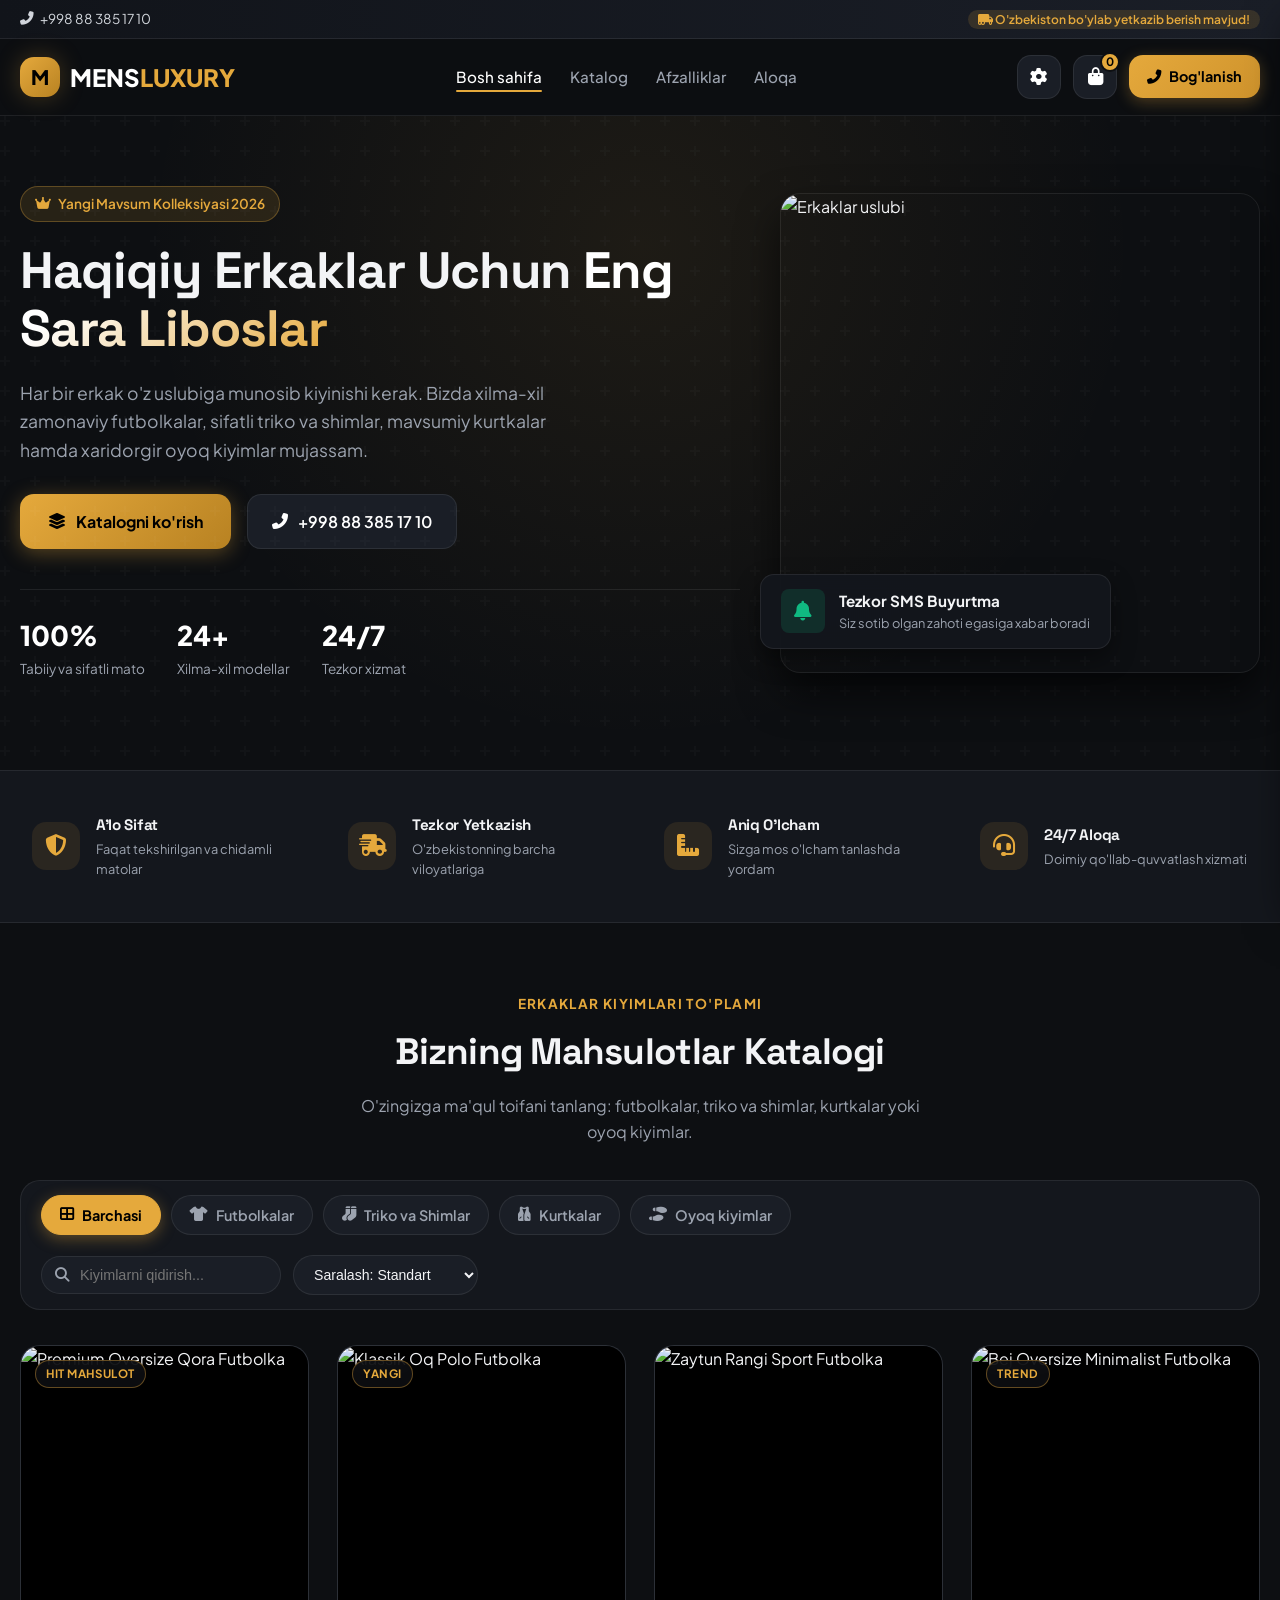
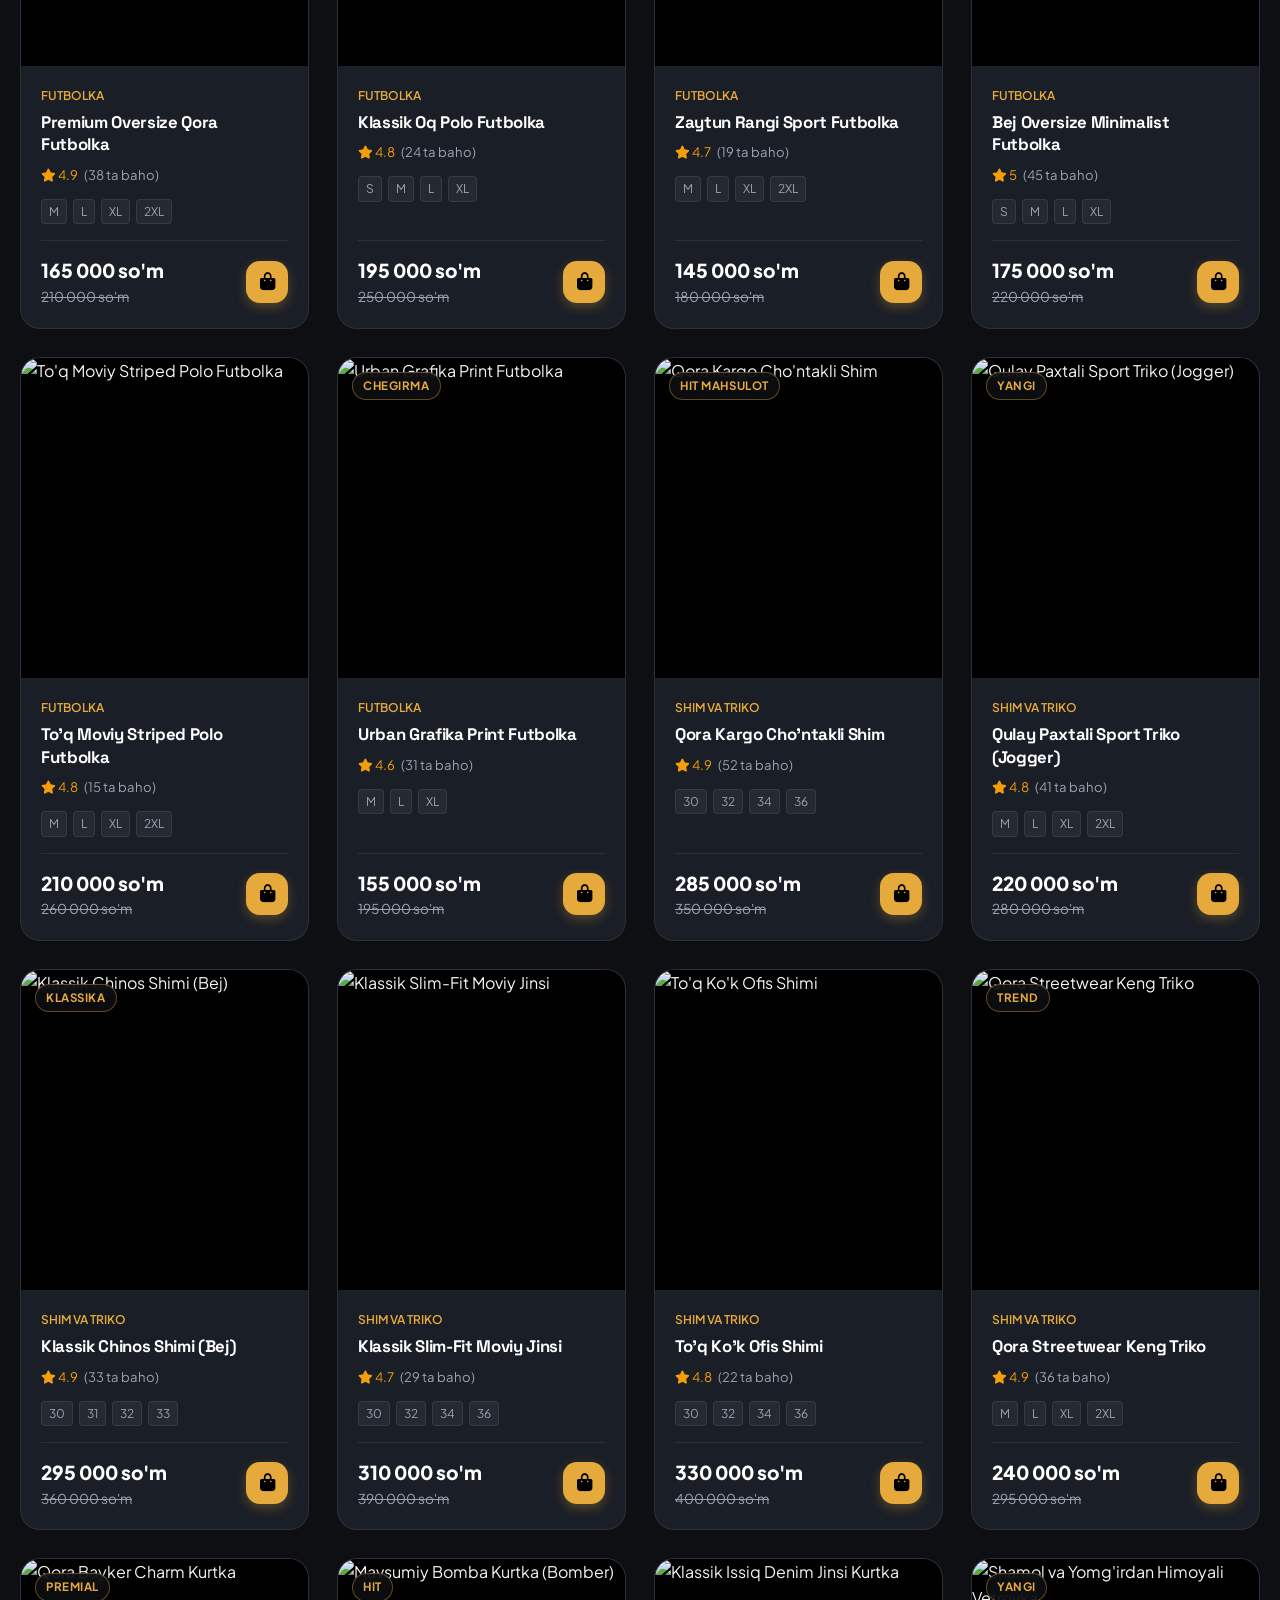
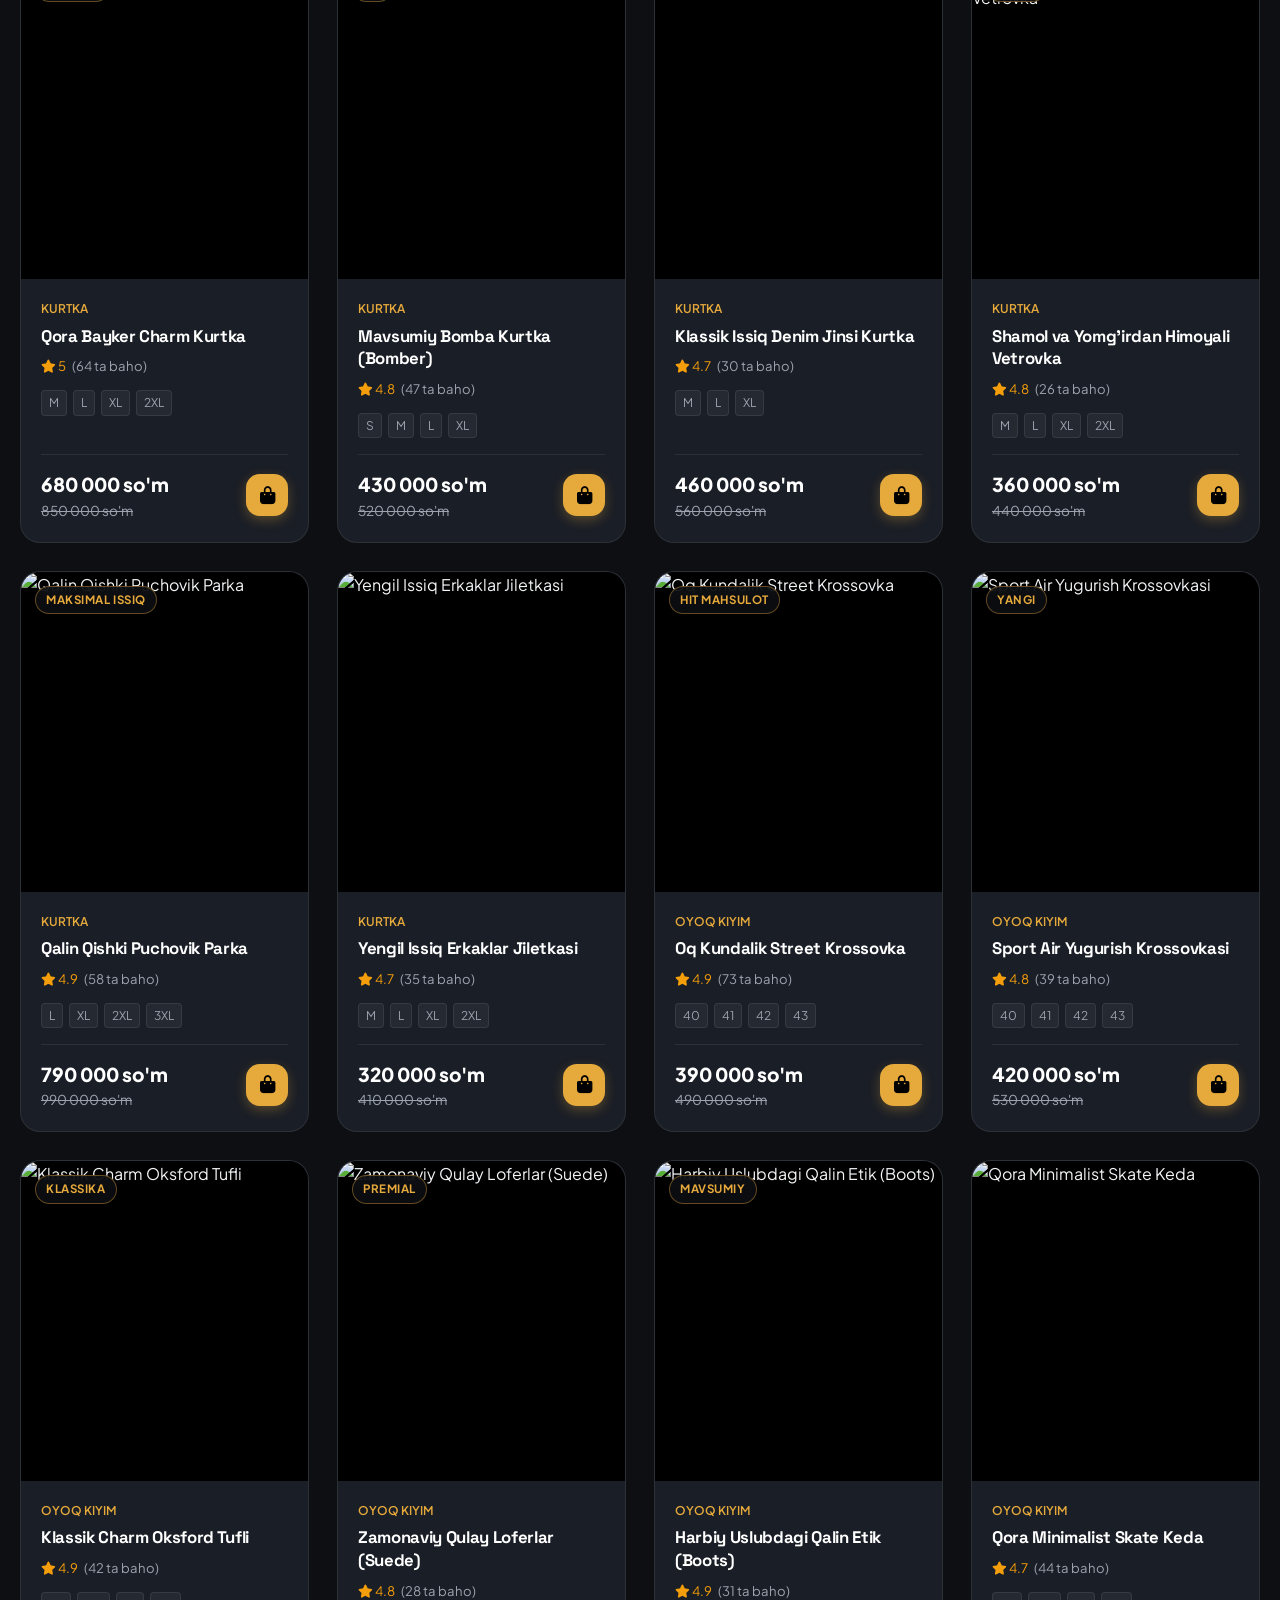
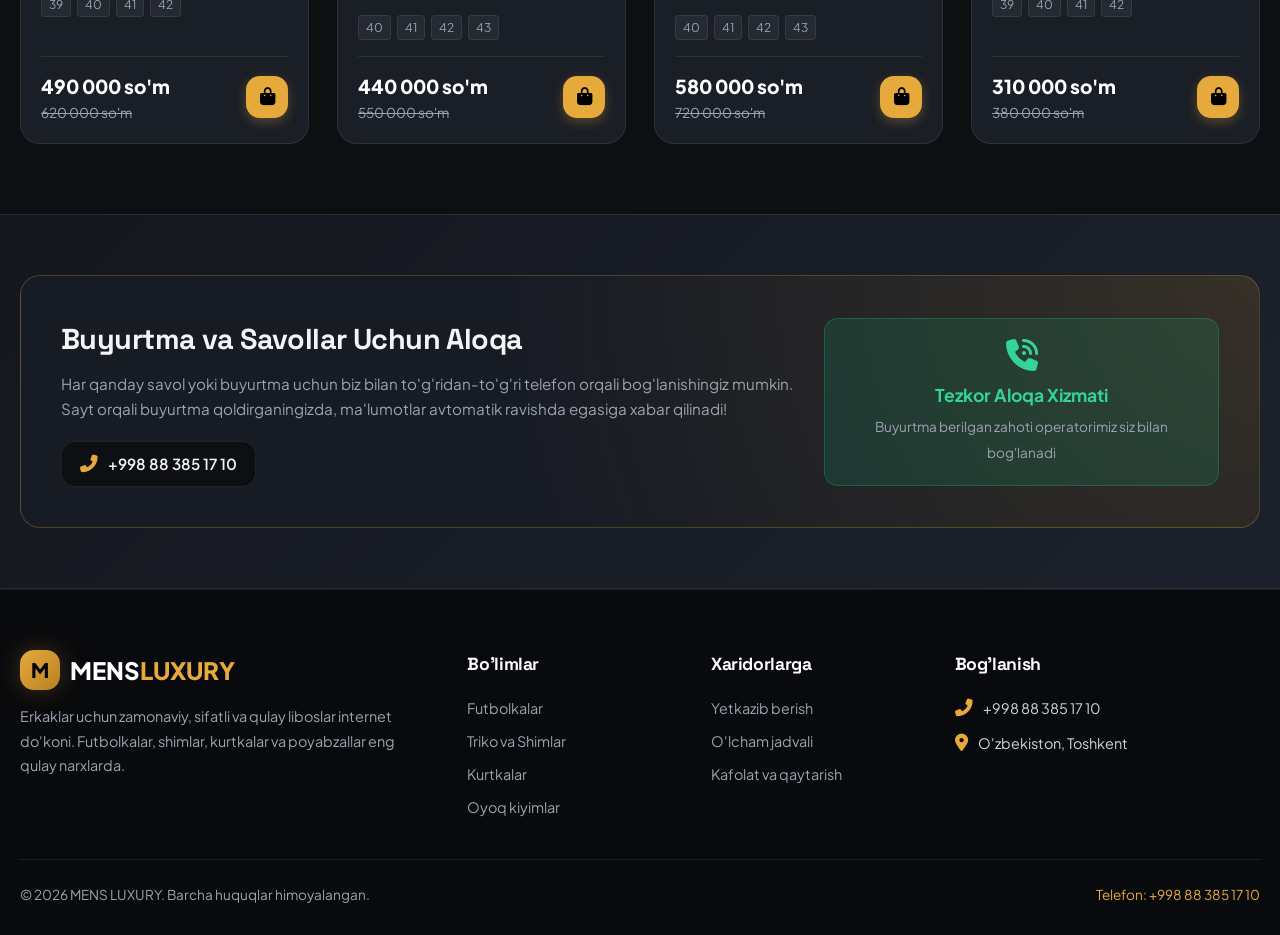
==== commit 4166ed24: "Remove telegram links completely" ====
--- a/mens_clothing_store/index.html
+++ b/mens_clothing_store/index.html
@@ -21,9 +21,6 @@
         <a href="tel:+998883851710" class="topbar-item">
           <i class="fas fa-phone-alt"></i> +998 88 385 17 10
         </a>
-        <a href="https://t.me/Lukhmonjonov_10" target="_blank" class="topbar-item">
-          <i class="fab fa-telegram-plane"></i> @Lukhmonjonov_10
-        </a>
       </div>
       <div>
         <span class="topbar-badge">
@@ -52,7 +49,7 @@
 
       <div class="header-actions">
         <!-- Telegram Bot sozlash (Admin/Ega uchun) -->
-        <button id="btnOpenBotSettings" class="btn-icon" title="Telegram SMS sozlamasi">
+        <button id="btnOpenBotSettings" class="btn-icon" title="SMS sozlamasi">
           <i class="fas fa-cog"></i>
         </button>
 
@@ -62,10 +59,10 @@
           <span class="cart-badge cart-count">0</span>
         </button>
 
-        <!-- To'g'ridan-to'g'ri qo'ng'iroq / Telegram -->
-        <a href="https://t.me/Lukhmonjonov_10" target="_blank" class="btn-header-cta">
-          <i class="fab fa-telegram-plane"></i>
-          <span>Telegram</span>
+        <!-- To'g'ridan-to'g'ri qo'ng'iroq -->
+        <a href="tel:+998883851710" class="btn-header-cta">
+          <i class="fas fa-phone-alt"></i>
+          <span>Bog'lanish</span>
         </a>
       </div>
     </div>
@@ -149,10 +146,10 @@
           </div>
         </div>
         <div class="feature-box">
-          <div class="feature-icon"><i class="fab fa-telegram-plane"></i></div>
+          <div class="feature-icon"><i class="fas fa-headset"></i></div>
           <div class="feature-info">
-            <h4>To'g'ridan-to'g'ri Aloqa</h4>
-            <p>Doimiy @Lukhmonjonov_10 xizmati</p>
+            <h4>24/7 Aloqa</h4>
+            <p>Doimiy qo'llab-quvvatlash xizmati</p>
           </div>
         </div>
       </div>
@@ -219,23 +216,20 @@
         <div class="notice-content">
           <h3>Buyurtma va Savollar Uchun Aloqa</h3>
           <p>
-            Har qanday savol yoki to'g'ridan-to'g'ri buyurtma uchun biz bilan telefon yoki Telegram orqali bog'lanishingiz mumkin. Sayt orqali buyurtma qilganingizda, ma'lumotlar avtomatik ravishda egasiga xabar qilinadi!
+            Har qanday savol yoki buyurtma uchun biz bilan to'g'ridan-to'g'ri telefon orqali bog'lanishingiz mumkin. Sayt orqali buyurtma qoldirganingizda, ma'lumotlar avtomatik ravishda egasiga xabar qilinadi!
           </p>
           <div class="notice-contacts">
             <a href="tel:+998883851710" class="contact-chip">
               <i class="fas fa-phone-alt"></i> +998 88 385 17 10
             </a>
-            <a href="https://t.me/Lukhmonjonov_10" target="_blank" class="contact-chip">
-              <i class="fab fa-telegram-plane"></i> @Lukhmonjonov_10
-            </a>
           </div>
         </div>
 
         <div>
           <div class="notice-status-badge">
-            <i class="fas fa-paper-plane"></i>
-            <strong>Avtomatik SMS / Xabarnoma</strong>
-            <span>Kim buyurtma bersa, ma'lumotlar zudlik bilan Telegramga yetkaziladi</span>
+            <i class="fas fa-phone-volume"></i>
+            <strong>Tezkor Aloqa Xizmati</strong>
+            <span>Buyurtma berilgan zahoti operatorimiz siz bilan bog'lanadi</span>
           </div>
         </div>
       </div>
@@ -283,10 +277,6 @@
               <a href="tel:+998883851710">+998 88 385 17 10</a>
             </div>
             <div class="footer-contact-item">
-              <i class="fab fa-telegram-plane"></i>
-              <a href="https://t.me/Lukhmonjonov_10" target="_blank">@Lukhmonjonov_10</a>
-            </div>
-            <div class="footer-contact-item">
               <i class="fas fa-map-marker-alt"></i>
               <span>O'zbekiston, Toshkent</span>
             </div>
@@ -297,7 +287,7 @@
       <div class="footer-bottom">
         <div>&copy; 2026 MENS LUXURY. Barcha huquqlar himoyalangan.</div>
         <div style="color: var(--accent-gold);">
-          Telefon: +998 88 385 17 10 | Telegram: @Lukhmonjonov_10
+          Telefon: +998 88 385 17 10
         </div>
       </div>
     </div>
@@ -393,12 +383,12 @@
   <div class="modal" id="botSettingsModal">
     <div class="modal-content">
       <div class="modal-header">
-        <h3><i class="fab fa-telegram-plane" style="color: var(--accent-gold);"></i> Telegram SMS/Xabar Sozlamasi</h3>
+        <h3><i class="fas fa-bell" style="color: var(--accent-gold);"></i> Bildirishnoma / Bot Sozlamasi</h3>
         <button class="btn-close" id="btnCloseBotSettings">&times;</button>
       </div>
       <div class="modal-body">
         <p style="font-size: 0.88rem; color: var(--text-muted); margin-bottom: 16px;">
-          Har bir yangi buyurtma sizning Telegramingizga avtomatik yetib kelishi uchun Bot token va Chat ID ni kiriting (yoki bo'sh qoldirsangiz xaridor to'g'ridan-to'g'ri @Lukhmonjonov_10 lichkangizga yuboradi).
+          Har bir yangi buyurtma sizga avtomatik yetib kelishi uchun Bot token va Chat ID ni kiriting.
         </p>
 
         <form id="botSettingsForm">
@@ -422,6 +412,31 @@
 
   <!-- Toast xabarnomalar qutisi -->
   <div class="toast-container" id="toastContainer"></div>
+
+  <!-- Mobil Qurilmalar Uchun Pastki Qulay Menyu (Bottom Navigation) -->
+  <nav class="mobile-bottom-nav">
+    <a href="#hero" class="mobile-nav-item active">
+      <i class="fas fa-home"></i>
+      <span>Bosh sahifa</span>
+    </a>
+    <a href="#catalog" class="mobile-nav-item">
+      <i class="fas fa-tshirt"></i>
+      <span>Katalog</span>
+    </a>
+    <a href="javascript:void(0)" class="mobile-nav-item" onclick="openCart()">
+      <i class="fas fa-shopping-bag"></i>
+      <span>Savatcha</span>
+      <span class="mobile-cart-badge cart-count">0</span>
+    </a>
+    <a href="tel:+998883851710" class="mobile-nav-item">
+      <i class="fas fa-phone-alt"></i>
+      <span>Qo'ng'iroq</span>
+    </a>
+    <a href="#contact" class="mobile-nav-item">
+      <i class="fas fa-headset"></i>
+      <span>Aloqa</span>
+    </a>
+  </nav>
 
   <!-- Footer orqali filtrlash yordamchisi -->
   <script>
--- a/mens_clothing_store/css/style.css
+++ b/mens_clothing_store/css/style.css
@@ -1264,24 +1264,66 @@
   .nav-links {
     display: none;
   }
-  .btn-header-cta span {
-    display: none;
+  .btn-header-cta {
+    padding: 8px 12px;
+  }
+  .hero {
+    padding: 35px 0 50px;
   }
   .hero-title {
-    font-size: 2.3rem;
+    font-size: 2.1rem;
+    line-height: 1.2;
+  }
+  .hero-desc {
+    font-size: 0.95rem;
+  }
+  .hero-card-img {
+    height: 320px;
+  }
+  .hero-floating-card {
+    left: 10px;
+    bottom: 10px;
+    padding: 10px 14px;
   }
   .features-grid {
     grid-template-columns: 1fr;
+    gap: 12px;
   }
   .footer-grid {
     grid-template-columns: 1fr;
+    gap: 28px;
   }
   .topbar-content {
     justify-content: center;
+    gap: 8px;
+  }
+  .topbar-item {
+    font-size: 0.8rem;
   }
   .shop-toolbar {
     flex-direction: column;
     align-items: stretch;
+    padding: 12px;
+  }
+  .category-tabs {
+    overflow-x: auto;
+    flex-wrap: nowrap;
+    -webkit-overflow-scrolling: touch;
+    padding-bottom: 6px;
+    width: 100%;
+  }
+  .category-tabs::-webkit-scrollbar {
+    height: 4px;
+  }
+  .category-tabs::-webkit-scrollbar-thumb {
+    background: rgba(229, 169, 60, 0.3);
+    border-radius: 4px;
+  }
+  .cat-btn {
+    white-space: nowrap;
+    flex-shrink: 0;
+    padding: 8px 14px;
+    font-size: 0.85rem;
   }
   .search-box {
     width: 100%;
@@ -1289,4 +1331,123 @@
   .cart-drawer {
     max-width: 100%;
   }
-}
+  .notice-card {
+    padding: 24px;
+  }
+  .notice-content h3 {
+    font-size: 1.4rem;
+  }
+  .modal-content {
+    margin: 10px;
+    max-height: 94vh;
+  }
+  .modal-body {
+    padding: 16px;
+  }
+  
+  /* Telefondan kirganda tovarlar 2 ustunda chiroyli chiqadi */
+  .products-grid {
+    grid-template-columns: repeat(2, 1fr);
+    gap: 12px;
+  }
+  .product-img-wrapper {
+    height: 190px;
+  }
+  .product-info {
+    padding: 12px;
+  }
+  .product-name {
+    font-size: 0.9rem;
+    margin-bottom: 4px;
+  }
+  .price-current {
+    font-size: 1rem;
+  }
+  .price-old {
+    font-size: 0.75rem;
+  }
+  .product-sizes-tags {
+    margin-bottom: 8px;
+    gap: 4px;
+  }
+  .size-tag {
+    font-size: 0.65rem;
+    padding: 1px 4px;
+  }
+  .btn-add-cart {
+    width: 36px;
+    height: 36px;
+    font-size: 0.95rem;
+  }
+  .product-badge {
+    top: 8px;
+    left: 8px;
+    font-size: 0.65rem;
+    padding: 2px 6px;
+  }
+  .quick-view-btn {
+    display: none; /* Telefondan to'g'ridan-to'g'ri kartani bosganda yoki savatga qo'shadi */
+  }
+
+  /* Telefondagi pastki qotirilgan menyu (Bottom Nav) */
+  body {
+    padding-bottom: 70px;
+  }
+  .mobile-bottom-nav {
+    display: flex !important;
+  }
+}
+
+/* ==================== MOBIL PASTKI BAR ==================== */
+.mobile-bottom-nav {
+  display: none;
+  position: fixed;
+  bottom: 0;
+  left: 0;
+  right: 0;
+  height: 64px;
+  background: rgba(13, 15, 18, 0.96);
+  backdrop-filter: blur(16px);
+  -webkit-backdrop-filter: blur(16px);
+  border-top: 1px solid var(--border-color);
+  z-index: 150;
+  justify-content: space-around;
+  align-items: center;
+  padding: 0 10px;
+}
+.mobile-nav-item {
+  display: flex;
+  flex-direction: column;
+  align-items: center;
+  justify-content: center;
+  gap: 3px;
+  color: var(--text-muted);
+  font-size: 0.72rem;
+  font-weight: 600;
+  position: relative;
+  flex: 1;
+  text-align: center;
+  padding: 6px 0;
+}
+.mobile-nav-item i {
+  font-size: 1.15rem;
+}
+.mobile-nav-item.active, .mobile-nav-item:hover {
+  color: var(--accent-gold);
+}
+.mobile-cart-badge {
+  position: absolute;
+  top: 2px;
+  right: calc(50% - 18px);
+  background: var(--accent-gold);
+  color: #000;
+  font-size: 0.68rem;
+  font-weight: 800;
+  width: 18px;
+  height: 18px;
+  border-radius: var(--radius-full);
+  display: flex;
+  align-items: center;
+  justify-content: center;
+}
+
